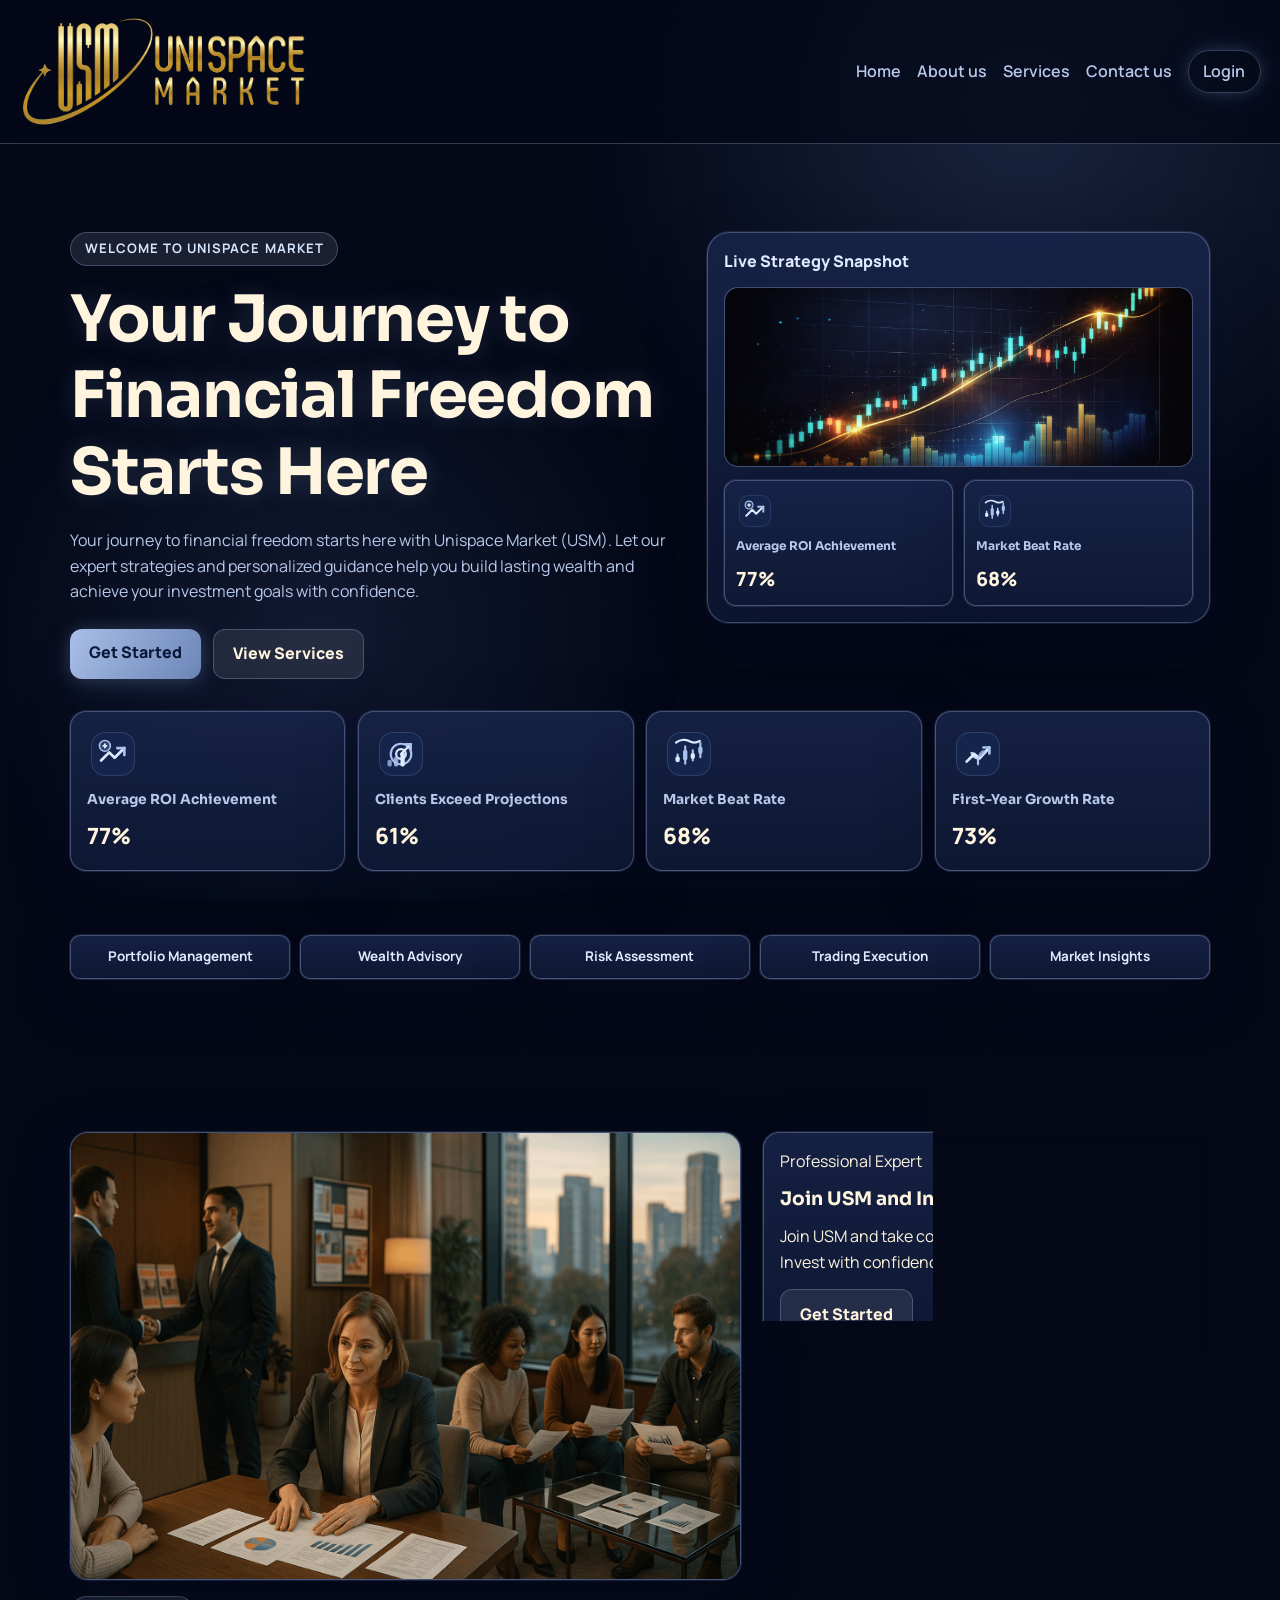
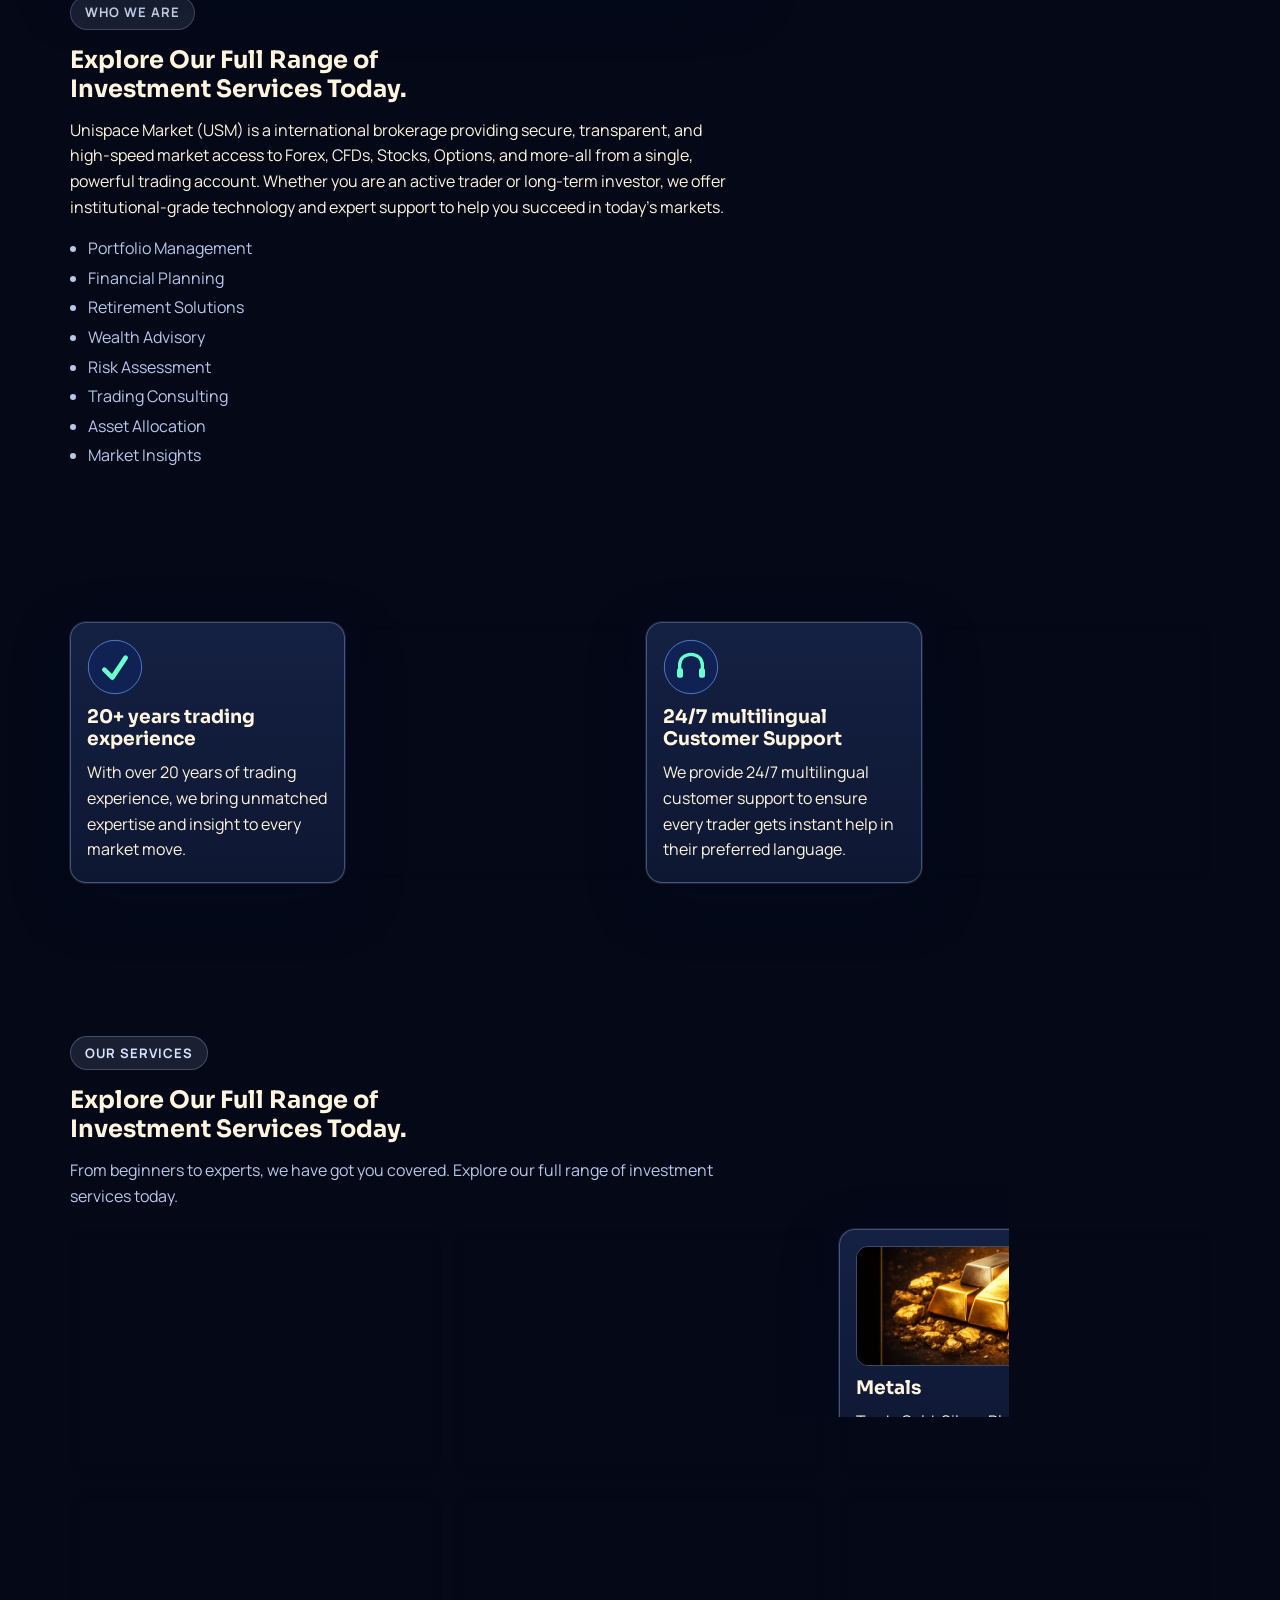
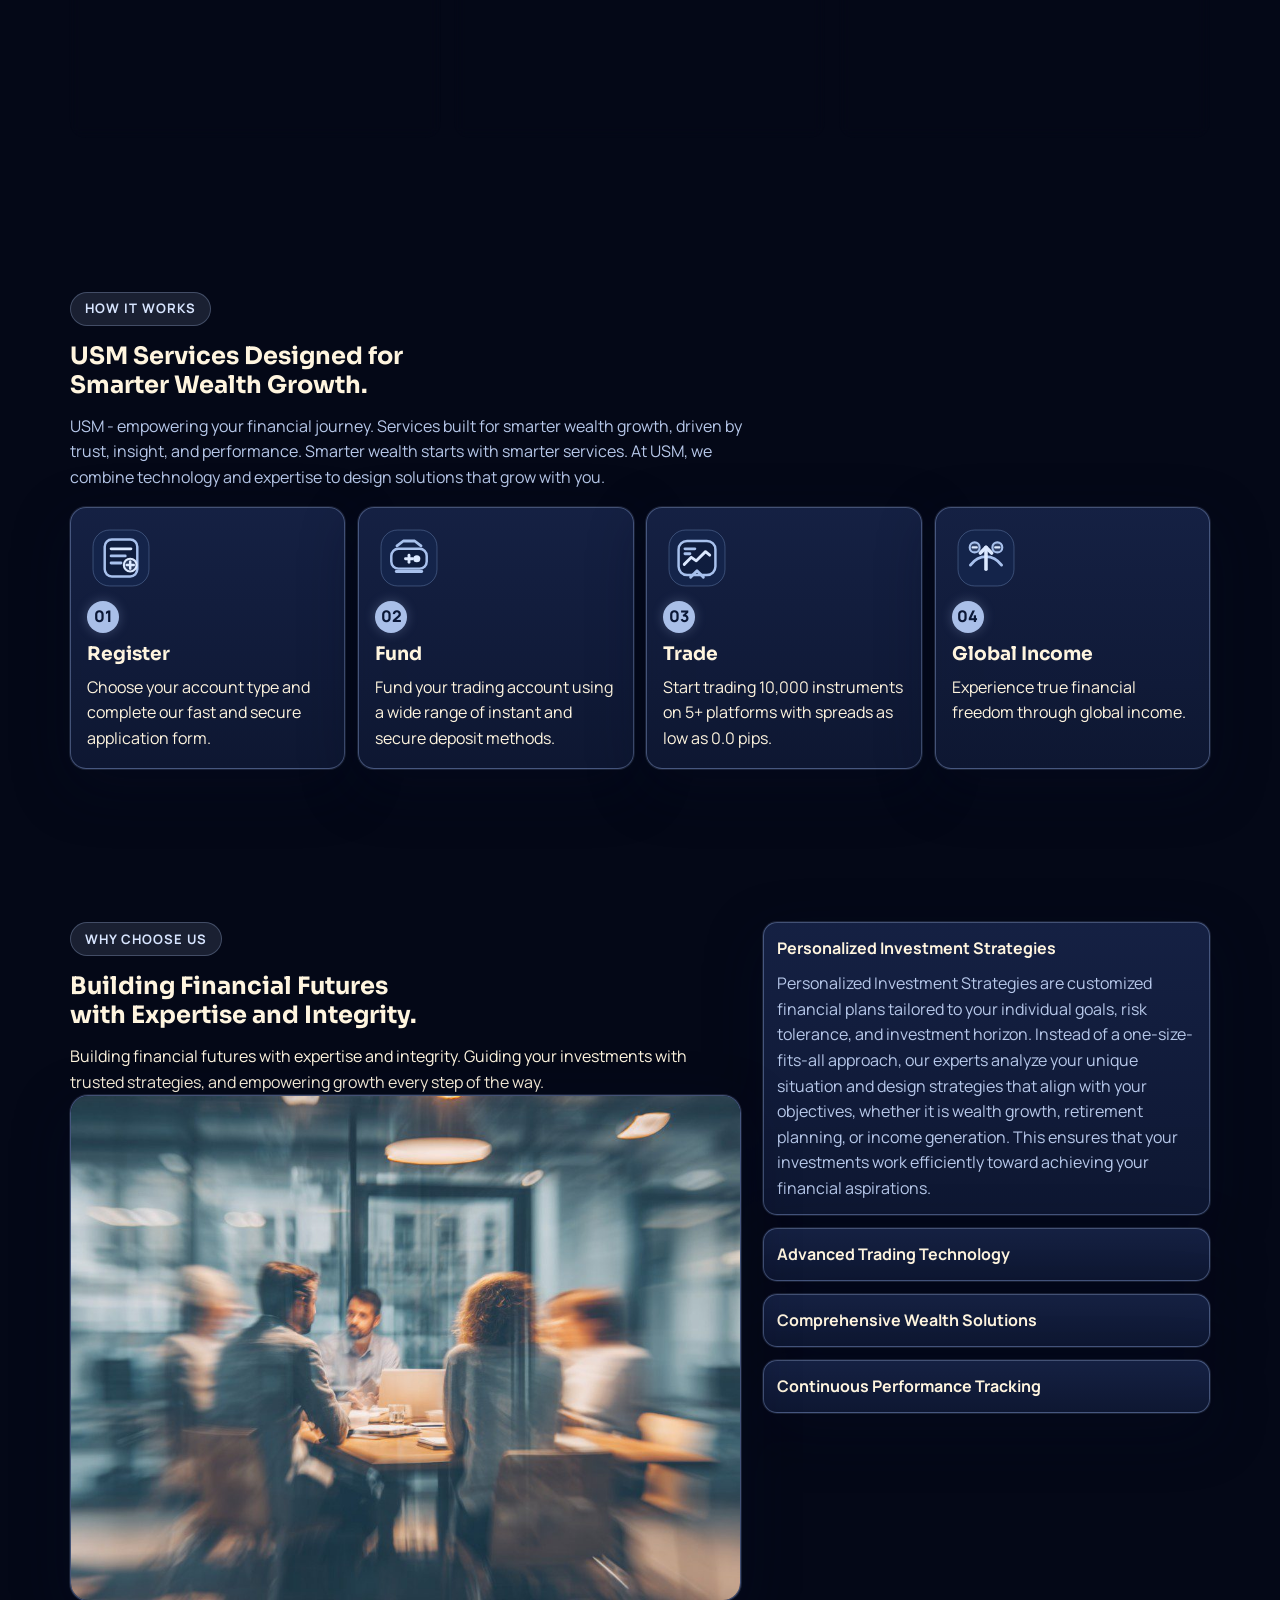
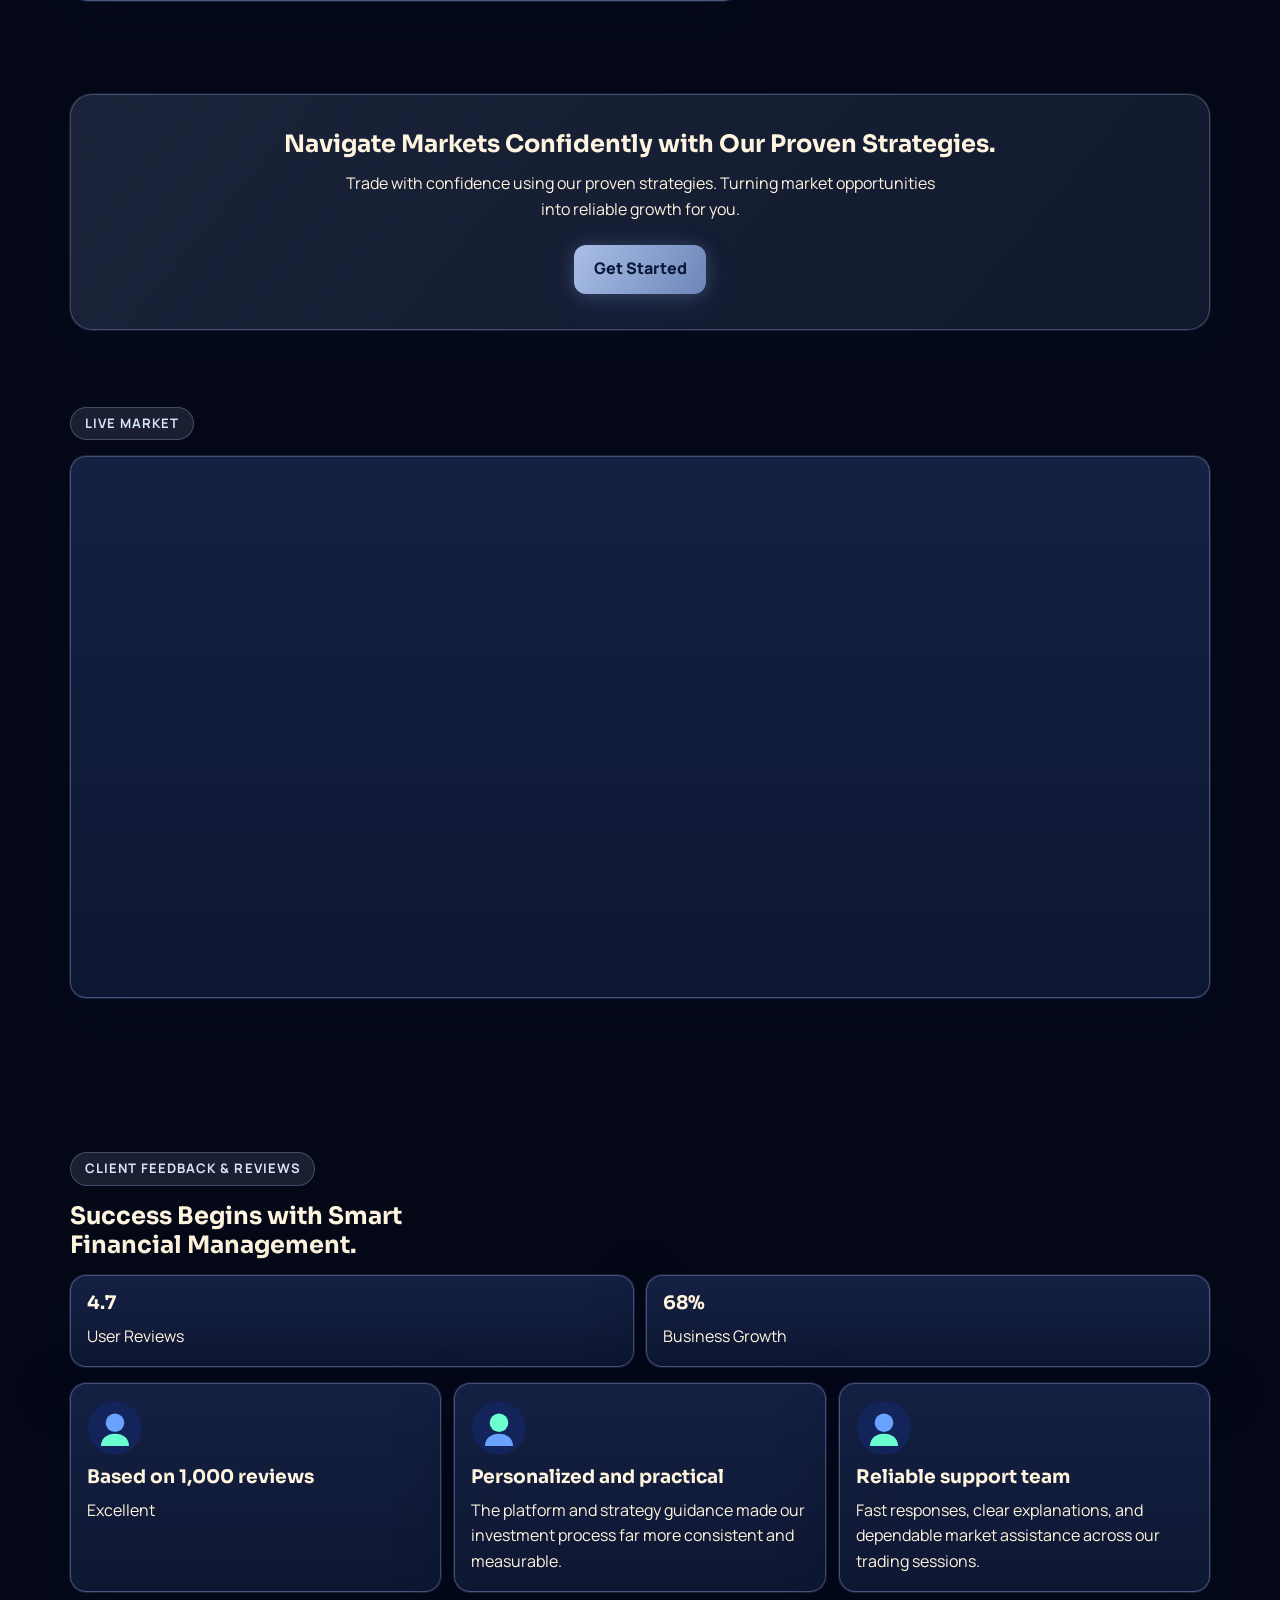
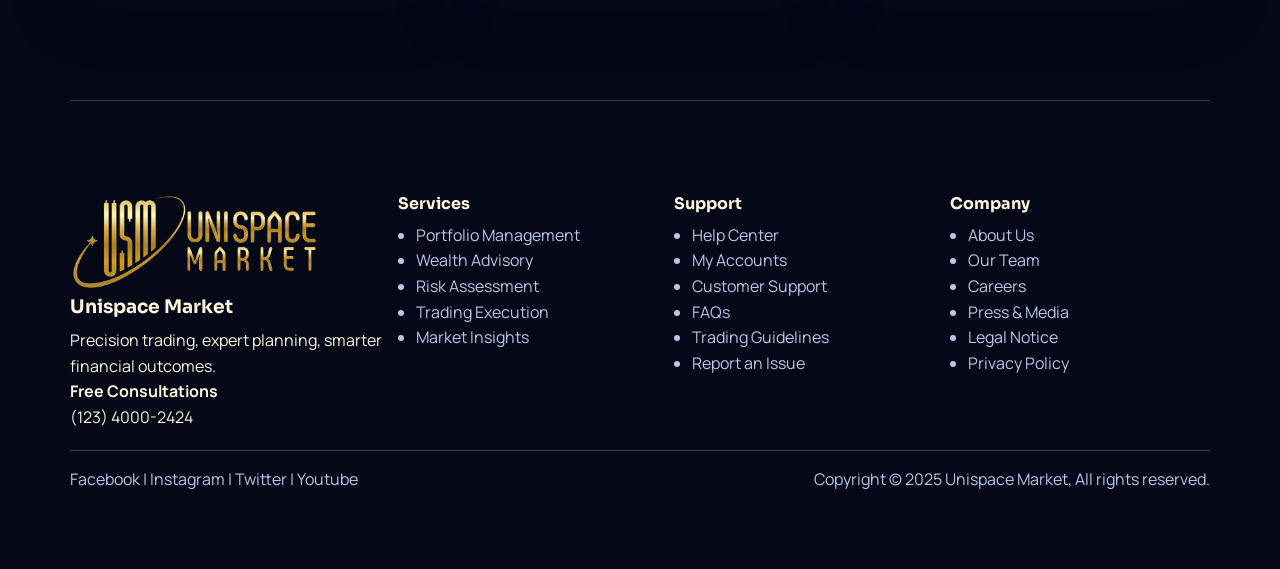
==== index.html @ 9c3f143e "USM_Site_main_code" ====
<!doctype html>
<html lang="en" id="top">
<head>
  <meta charset="UTF-8" />
  <meta name="viewport" content="width=device-width, initial-scale=1.0" />
  <title>Unispace Market </title>
  <meta name="description" content="Your journey to financial freedom starts here with Unispace Market (USM)." />
  <link rel="icon" type="image/png" href="assets/images/usm.png" />
  <link rel="preconnect" href="https://fonts.googleapis.com" />
  <link rel="preconnect" href="https://fonts.gstatic.com" crossorigin />
  <link href="https://fonts.googleapis.com/css2?family=Manrope:wght@400;500;700;800&family=Sora:wght@400;600;700&display=swap" rel="stylesheet" />
  <link rel="stylesheet" href="styles.css" />
</head>
<body>
  <div class="bg-layer bg-layer-a"></div>
  <div class="bg-layer bg-layer-b"></div>

  <header class="site-header" id="home">
    <a class="brand" href="#top">
      <img src="assets/images/USM_Logo.png" alt="Unispace Market logo" />
    </a>
    <button class="menu-toggle" aria-label="Toggle menu" aria-expanded="false">Menu</button>
    <nav class="site-nav" aria-label="Main navigation">
      <a href="#top">Home</a>
      <a href="#about">About us</a>
      <a href="#services">Services</a>
      <a href="#contact">Contact us</a>
      <a class="login-btn" href="https://unispacemarket.netlify.app/" target="_blank" rel="noreferrer">Login</a>
    </nav>
  </header>

  <main>
    <section class="hero section reveal">
      <div class="hero-shell">
        <div>
          <p class="eyebrow">Welcome to Unispace Market</p>
          <h1>Your Journey to Financial Freedom Starts Here</h1>
          <p class="hero-copy">Your journey to financial freedom starts here with Unispace Market (USM). Let our expert strategies and personalized guidance help you build lasting wealth and achieve your investment goals with confidence.</p>
          <div class="hero-actions">
            <a class="btn btn-primary" href="https://unispacemarket.netlify.app/" target="_blank" rel="noreferrer">Get Started</a>
            <a class="btn btn-secondary" href="#services">View Services</a>
          </div>
        </div>
        <aside class="hero-panel">
          <p class="hero-panel-title">Live Strategy Snapshot</p>
          <div class="hero-panel-chart image-slot">
            <img src="assets/images/strategy.png" alt="Live strategy snapshot" />
          </div>
          <div class="hero-panel-stats">
            <article>
              <img class="metric-icon metric-icon-compact" src="assets/images/metric-roi.svg" alt="Average ROI icon" />
              <h3>Average ROI Achievement</h3>
              <p>77%</p>
            </article>
            <article>
              <img class="metric-icon metric-icon-compact" src="assets/images/metric-market.svg" alt="Market beat rate icon" />
              <h3>Market Beat Rate</h3>
              <p>68%</p>
            </article>
          </div>
        </aside>
      </div>
      <div class="hero-metrics">
        <article>
          <img class="metric-icon" src="assets/images/metric-roi.svg" alt="Average ROI icon" />
          <h3>Average ROI Achievement</h3>
          <p>77%</p>
        </article>
        <article>
          <img class="metric-icon" src="assets/images/metric-projections.svg" alt="Clients exceed projections icon" />
          <h3>Clients Exceed Projections</h3>
          <p>61%</p>
        </article>
        <article>
          <img class="metric-icon" src="assets/images/metric-market.svg" alt="Market beat rate icon" />
          <h3>Market Beat Rate</h3>
          <p>68%</p>
        </article>
        <article>
          <img class="metric-icon" src="assets/images/metric-growth.svg" alt="First-year growth rate icon" />
          <h3>First-Year Growth Rate</h3>
          <p>73%</p>
        </article>
      </div>
    </section>

    <section class="section reveal logo-strip" aria-label="Market categories">
      <span>Portfolio Management</span>
      <span>Wealth Advisory</span>
      <span>Risk Assessment</span>
      <span>Trading Execution</span>
      <span>Market Insights</span>
    </section>

    <section class="section two-col reveal" id="about">
      <div>
        <figure class="about-media image-slot">
          <img src="assets/images/advisory.png" alt="Professional advisory team" />
        </figure>
        <p class="eyebrow">Who we are</p>
        <h2>Explore Our Full Range of Investment Services Today.</h2>
        <p>Unispace Market (USM) is a international brokerage providing secure, transparent, and high-speed market access to Forex, CFDs, Stocks, Options, and more-all from a single, powerful trading account. Whether you are an active trader or long-term investor, we offer institutional-grade technology and expert support to help you succeed in today&apos;s markets.</p>
        <div class="split-list">
          <ul>
            <li>Portfolio Management</li>
            <li>Financial Planning</li>
            <li>Retirement Solutions</li>
            <li>Wealth Advisory</li>
            <li>Risk Assessment</li>
            <li>Trading Consulting</li>
            <li>Asset Allocation</li>
            <li>Market Insights</li>
          </ul>
        </div>
      </div>
      <aside class="badge-card">
        <p class="chip">Professional Expert</p>
        <h3>Join USM and Invest with Confidence.</h3>
        <p>Join USM and take control of your financial journey. Invest with confidence, backed by experience.</p>
        <a class="btn btn-secondary" href="https://unispacemarket.netlify.app/" target="_blank" rel="noreferrer">Get Started</a>
      </aside>
    </section>

    <section class="section grid-4 reveal">
      <article>
        <img class="trust-icon" src="assets/images/icon-experience.svg" alt="Experience icon" />
        <h3>20+ years trading experience</h3>
        <p>With over 20 years of trading experience, we bring unmatched expertise and insight to every market move.</p>
      </article>
      <article>
        <img class="trust-icon" src="assets/images/icon-regulated.svg" alt="Regulated icon" />
        <h3>Multi-regulated brand</h3>
        <p>We are a multi-regulated brand committed to transparency and trust. Licensed under multiple jurisdictions, we ensure your trading is always secure.</p>
      </article>
      <article>
        <img class="trust-icon" src="assets/images/icon-support.svg" alt="Support icon" />
        <h3>24/7 multilingual Customer Support</h3>
        <p>We provide 24/7 multilingual customer support to ensure every trader gets instant help in their preferred language.</p>
      </article>
      <article>
        <img class="trust-icon" src="assets/images/icon-transparent.svg" alt="Transparent icon" />
        <h3>Transparent trading conditions</h3>
        <p>We believe in fair and transparent trading conditions, giving you complete clarity on every trade you make.</p>
      </article>
    </section>

    <section class="section reveal" id="services">
      <p class="eyebrow">Our Services</p>
      <h2>Explore Our Full Range of Investment Services Today.</h2>
      <p class="section-copy">From beginners to experts, we have got you covered. Explore our full range of investment services today.</p>
      <div class="offer-grid">
        <article>
            <img class="service-thumb" src="assets/images/categories/forex.png" alt="Forex image" />
          <h3>Forex</h3>
          <p>Trade 70+ major, minor and exotic currency pairs.</p>
        </article>
        <article>
            <img class="service-thumb" src="assets/images/categories/shares.png" alt="Shares image" />
          <h3>Shares</h3>
          <p>Trade stocks of the most popular listed companies in the world.</p>
        </article>
        <article>
            <img class="service-thumb" src="assets/images/categories/metals.png" alt="Metals image" />
          <h3>Metals</h3>
          <p>Trade Gold, Silver, Platinum and other metals.</p>
        </article>
        <article>
            <img class="service-thumb" src="assets/images/categories/commodities.png" alt="Commodities image" />
          <h3>Commodities</h3>
          <p>Trade commodities such as Oil, Gas, Corn and Sugar.</p>
        </article>
        <article>
            <img class="service-thumb" src="assets/images/categories/indices.png" alt="Indices image" />
          <h3>Indices</h3>
          <p>Trade major global stock indices including the NASDAQ 100 and S&amp;P 500.</p>
        </article>
        <article>
            <img class="service-thumb" src="assets/images/categories/digital currencies.png" alt="Digital currencies image" />
          <h3>Digital Currencies</h3>
          <p>Trade Bitcoin, Ethereum, Litecoin and altcoins.</p>
        </article>
      </div>
    </section>

    <section class="section reveal">
      <p class="eyebrow">How it works</p>
      <h2>USM Services Designed for Smarter Wealth Growth.</h2>
      <p class="section-copy">USM - empowering your financial journey. Services built for smarter wealth growth, driven by trust, insight, and performance. Smarter wealth starts with smarter services. At USM, we combine technology and expertise to design solutions that grow with you.</p>
      <div class="steps">
        <article>
          <img class="step-icon" src="assets/images/step-register-usm.svg" alt="Register icon" />
          <span>01</span>
          <h3>Register</h3>
          <p>Choose your account type and complete our fast and secure application form.</p>
        </article>
        <article>
          <img class="step-icon" src="assets/images/step-fund-usm.svg" alt="Fund icon" />
          <span>02</span>
          <h3>Fund</h3>
          <p>Fund your trading account using a wide range of instant and secure deposit methods.</p>
        </article>
        <article>
          <img class="step-icon" src="assets/images/step-trade-usm.svg" alt="Trade icon" />
          <span>03</span>
          <h3>Trade</h3>
          <p>Start trading 10,000 instruments on 5+ platforms with spreads as low as 0.0 pips.</p>
        </article>
        <article>
          <img class="step-icon" src="assets/images/step-income-usm.svg" alt="Global income icon" />
          <span>04</span>
          <h3>Global Income</h3>
          <p>Experience true financial freedom through global income.</p>
        </article>
      </div>
    </section>

    <section class="section two-col reveal">
      <div>
        <p class="eyebrow">Why Choose Us</p>
        <h2>Building Financial Futures with Expertise and Integrity.</h2>
        <p>Building financial futures with expertise and integrity. Guiding your investments with trusted strategies, and empowering growth every step of the way.</p>
        <figure class="choose-media image-slot">
          <img src="assets/images/advisory2.jpg" alt="Professional advisory services" />
        </figure>
      </div>
      <div class="accordion" id="accordion">
        <details open>
          <summary>Personalized Investment Strategies</summary>
          <p>Personalized Investment Strategies are customized financial plans tailored to your individual goals, risk tolerance, and investment horizon. Instead of a one-size-fits-all approach, our experts analyze your unique situation and design strategies that align with your objectives, whether it is wealth growth, retirement planning, or income generation. This ensures that your investments work efficiently toward achieving your financial aspirations.</p>
        </details>
        <details>
          <summary>Advanced Trading Technology</summary>
          <p>Leverage cutting-edge trading technology for faster, smarter, and more efficient market execution, ensuring you stay ahead in every trade.</p>
        </details>
        <details>
          <summary>Comprehensive Wealth Solutions</summary>
          <p>Providing complete financial solutions to grow, protect, and manage your wealth with expert guidance and tailored strategies.</p>
        </details>
        <details>
          <summary>Continuous Performance Tracking</summary>
          <p>Experience uninterrupted performance monitoring to maximize growth and minimize risks.</p>
        </details>
      </div>
    </section>

    <section class="section cta reveal">
      <h2>Navigate Markets Confidently with Our Proven Strategies.</h2>
      <p>Trade with confidence using our proven strategies. Turning market opportunities into reliable growth for you.</p>
      <a class="btn btn-primary" href="https://unispacemarket.netlify.app/" target="_blank" rel="noreferrer">Get Started</a>
    </section>

    <section class="section reveal">
      <p class="eyebrow">Live Market</p>
      <div class="market-widget">
        <div class="tradingview-widget-container">
          <div id="tradingview_chart"></div>
        </div>
      </div>
    </section>

    <section class="section reveal">
      <p class="eyebrow">Client Feedback &amp; Reviews</p>
      <h2>Success Begins with Smart Financial Management.</h2>
      <div class="review-stats">
        <article>
          <h3>4.7</h3>
          <p>User Reviews</p>
        </article>
        <article>
          <h3>68%</h3>
          <p>Business Growth</p>
        </article>
      </div>
      <div class="testimonials">
        <article>
          <img class="avatar" src="assets/images/avatar-1.svg" alt="Reviewer avatar placeholder" />
          <h3>Based on 1,000 reviews</h3>
          <p>Excellent</p>
        </article>
        <article>
          <img class="avatar" src="assets/images/avatar-2.svg" alt="Reviewer avatar placeholder" />
          <h3>Personalized and practical</h3>
          <p>The platform and strategy guidance made our investment process far more consistent and measurable.</p>
        </article>
        <article>
          <img class="avatar" src="assets/images/avatar-1.svg" alt="Reviewer avatar placeholder" />
          <h3>Reliable support team</h3>
          <p>Fast responses, clear explanations, and dependable market assistance across our trading sessions.</p>
        </article>
      </div>
    </section>
  </main>

  <footer class="site-footer section" id="contact">
    <div class="footer-grid">
      <div>
        <img class="footer-logo" src="assets/images/USM_Logo.png" alt="Unispace Market logo" />
        <h3>Unispace Market</h3>
        <p>Precision trading, expert planning, smarter financial outcomes.</p>
        <p><strong>Free Consultations</strong><br />(123) 4000-2424</p>
      </div>
      <div>
        <h4>Services</h4>
        <ul>
          <li>Portfolio Management</li>
          <li>Wealth Advisory</li>
          <li>Risk Assessment</li>
          <li>Trading Execution</li>
          <li>Market Insights</li>
        </ul>
      </div>
      <div>
        <h4>Support</h4>
        <ul>
          <li>Help Center</li>
          <li>My Accounts</li>
          <li>Customer Support</li>
          <li>FAQs</li>
          <li>Trading Guidelines</li>
          <li>Report an Issue</li>
        </ul>
      </div>
      <div>
        <h4>Company</h4>
        <ul>
          <li>About Us</li>
          <li>Our Team</li>
          <li>Careers</li>
          <li>Press &amp; Media</li>
          <li>Legal Notice</li>
          <li>Privacy Policy</li>
        </ul>
      </div>
    </div>
    <div class="footer-bottom">
      <p>Facebook | Instagram | Twitter | Youtube</p>
      <p>Copyright © 2025 Unispace Market, All rights reserved.</p>
    </div>
  </footer>

  <script src="https://s3.tradingview.com/tv.js"></script>
  <script src="script.js"></script>
</body>
</html>
---- styles.css ----
:root {
  --bg: #060504;
  --bg-soft: #18120a;
  --panel: rgba(24, 17, 9, 0.78);
  --panel-gradient: linear-gradient(180deg, rgba(23, 36, 72, 0.9), rgba(15, 25, 53, 0.92));
  --panel-border: rgba(153, 177, 227, 0.38);
  --panel-shadow: 0 0 0 1px rgba(153, 177, 227, 0.14), 0 18px 56px rgba(4, 12, 33, 0.42);
  --text: #fff5df;
  --muted: #b7c8ea;
  --accent: #a9bfe8;
  --accent-2: #6d86b8;
  --line: rgba(162, 182, 221, 0.3);
  --glow: 0 0 14px rgba(168, 192, 237, 0.14), 0 0 28px rgba(109, 134, 184, 0.18);
}

* {
  box-sizing: border-box;
}

img {
  max-width: 100%;
  display: block;
}

html {
  scroll-behavior: smooth;
}

body {
  margin: 0;
  font-family: "Manrope", sans-serif;
  background: rgb(4, 8, 23);
  color: var(--text);
  line-height: 1.6;
  overflow-x: hidden;
}

h1,
h2,
h3,
h4 {
  margin: 0 0 0.6rem;
  line-height: 1.2;
  font-family: "Sora", sans-serif;
}

p {
  margin: 0;
}

.bg-layer {
  position: fixed;
  inset: 0;
  pointer-events: none;
  z-index: -2;
}

.bg-layer-a {
  background:
    radial-gradient(circle at 80% 12%, rgba(113, 148, 219, 0.2), transparent 35%),
    radial-gradient(circle at 25% 70%, rgba(76, 103, 166, 0.18), transparent 32%);
}

.bg-layer-b {
  background-image: linear-gradient(120deg, rgba(255, 255, 255, 0.03) 1px, transparent 1px), linear-gradient(rgba(255, 255, 255, 0.03) 1px, transparent 1px);
  background-size: 100px 100px;
  opacity: 0.25;
}

.site-header {
  position: sticky;
  top: 0;
  z-index: 20;
  display: flex;
  align-items: center;
  justify-content: space-between;
  gap: 1rem;
  padding: 1rem 1.2rem;
  background: rgba(4, 8, 23, 0.74);
  backdrop-filter: blur(14px);
  border-bottom: 1px solid var(--line);
}

.brand {
  color: var(--text);
  text-decoration: none;
  font-family: "Sora", sans-serif;
  font-weight: 700;
  letter-spacing: 0.02em;
}
.brand img {
  width: 290px;
  max-width: 42vw;
  display: block;
}

.menu-toggle {
  display: none;
  border: 1px solid var(--line);
  background: rgba(255, 255, 255, 0.06);
  color: var(--text);
  border-radius: 10px;
  padding: 0.45rem 0.8rem;
}

.site-nav {
  display: flex;
  align-items: center;
  gap: 1rem;
  flex-wrap: wrap;
}

.site-nav a {
  color: var(--muted);
  text-decoration: none;
  font-weight: 600;
}

.site-nav a:hover {
  color: var(--text);
}

.login-btn {
  border: 1px solid var(--line);
  padding: 0.5rem 0.9rem;
  border-radius: 999px;
  box-shadow: var(--glow);
}

.section {
  width: min(1140px, calc(100% - 2.4rem));
  margin: 0 auto;
  padding: clamp(3.2rem, 6vw, 4.8rem) 0;
}

.eyebrow {
  display: inline-block;
  color: #d8e5ff;
  border: 1px solid var(--line);
  border-radius: 999px;
  padding: 0.34rem 0.85rem;
  margin-bottom: 1rem;
  font-weight: 700;
  font-size: 0.82rem;
  text-transform: uppercase;
  letter-spacing: 0.08em;
  background: rgba(162, 182, 221, 0.14);
}

.hero {
  padding-top: clamp(4.2rem, 8vw, 5.5rem);
}

.hero-shell {
  display: grid;
  grid-template-columns: 1.1fr 0.9fr;
  gap: 1.4rem;
  align-items: start;
}

.hero h1 {
  font-size: clamp(2rem, 5vw, 4rem);
  max-width: 12ch;
  letter-spacing: -0.02em;
  text-shadow: 0 0 24px rgba(164, 189, 234, 0.18);
}

.hero-copy {
  max-width: 62ch;
  color: var(--muted);
  margin-top: 1rem;
}

.hero-actions {
  margin-top: 1.5rem;
  display: flex;
  gap: 0.7rem;
  flex-wrap: wrap;
}

.hero-panel {
  background: var(--panel-gradient);
  border: 1px solid var(--panel-border);
  border-radius: 22px;
  padding: 1rem;
  align-self: start;
  height: fit-content;
  box-shadow: var(--panel-shadow);
}

.hero-panel-title {
  color: #deebff;
  font-weight: 800;
  margin-bottom: 0.8rem;
}

.hero-panel-chart {
  height: 180px;
  border-radius: 14px;
  border: 1px solid rgba(158, 182, 227, 0.34);
  background:
    linear-gradient(180deg, rgba(20, 31, 64, 0.82), rgba(13, 21, 45, 0.86)),
    repeating-linear-gradient(90deg, rgba(255, 255, 255, 0.05) 0 1px, transparent 1px 30px),
    repeating-linear-gradient(0deg, rgba(255, 255, 255, 0.05) 0 1px, transparent 1px 30px);
  position: relative;
  overflow: hidden;
}
.hero-panel-chart img {
  width: 100%;
  height: 100%;
  object-fit: cover;
  border-radius: 14px;
  opacity: 1;
  mix-blend-mode: normal;
}

.hero-panel-chart::after {
  content: none;
}
.image-slot {
  position: relative;
}

.image-slot::before {
  content: none;
}

.hero-panel-stats {
  display: grid;
  grid-template-columns: repeat(2, minmax(0, 1fr));
  gap: 0.65rem;
  margin-top: 0.8rem;
}

.hero-panel-stats article {
  border: 1px solid var(--panel-border);
  border-radius: 12px;
  padding: 0.7rem;
  background: var(--panel-gradient);
  box-shadow: var(--panel-shadow);
}

.metric-icon {
  width: 52px;
  height: 52px;
  margin-bottom: 0.7rem;
}

.metric-icon-compact {
  width: 38px;
  height: 38px;
  margin-bottom: 0.55rem;
}

.hero-panel-stats h3 {
  color: var(--muted);
  font-size: 0.75rem;
}

.hero-panel-stats p {
  font-size: 1.22rem;
  font-weight: 800;
}

.btn {
  display: inline-block;
  text-decoration: none;
  font-weight: 800;
  border-radius: 12px;
  padding: 0.72rem 1.2rem;
  transition: transform 220ms ease, box-shadow 220ms ease, border-color 220ms ease;
}

.btn:hover {
  transform: translateY(-2px);
}

.btn-primary {
  background: linear-gradient(120deg, var(--accent), var(--accent-2));
  color: #0a1736;
  box-shadow: 0 0 18px rgba(168, 192, 237, 0.2), 0 10px 28px rgba(65, 90, 143, 0.22);
}

.btn-secondary {
  background: rgba(255, 255, 255, 0.09);
  color: var(--text);
  border: 1px solid var(--line);
}

.btn-secondary:hover {
  border-color: rgba(186, 207, 247, 0.72);
}

.hero-metrics {
  margin-top: 2rem;
  display: grid;
  grid-template-columns: repeat(4, minmax(0, 1fr));
  gap: 0.8rem;
}

.logo-strip {
  margin-top: -0.8rem;
  padding-top: 0;
  display: grid;
  grid-template-columns: repeat(auto-fit, minmax(170px, 1fr));
  gap: 0.6rem;
}

.logo-strip span {
  display: grid;
  place-items: center;
  min-height: 44px;
  border: 1px solid var(--panel-border);
  border-radius: 10px;
  background: var(--panel-gradient);
  color: #deebff;
  font-weight: 700;
  font-size: 0.84rem;
  box-shadow: var(--panel-shadow);
}

.hero-metrics article,
.offer-grid article,
.steps article,
.grid-4 article,
.review-stats article,
.testimonials article,
.badge-card {
  background: var(--panel-gradient);
  border: 1px solid var(--panel-border);
  border-radius: 16px;
  padding: 1rem;
  display: flex;
  flex-direction: column;
  backdrop-filter: blur(6px);
  box-shadow: var(--panel-shadow);
}

.badge-card {
  display: grid;
  gap: 0.85rem;
  height: auto;
  align-self: start;
}

.badge-card > * {
  margin: 0;
}

.badge-card .btn {
  justify-self: start;
}

.hero-metrics h3 {
  color: var(--muted);
  font-size: 0.86rem;
}

.hero-metrics p {
  font-size: 1.4rem;
  font-weight: 800;
}

.two-col {
  display: grid;
  grid-template-columns: 1.2fr 0.8fr;
  gap: 1.4rem;
  align-items: start;
}

.two-col h2,
.section > h2 {
  max-width: 20ch;
  margin-bottom: 0.9rem;
}
.about-media,
.choose-media {
  margin: 0 0 1rem;
  border-radius: 18px;
  border: 1px solid var(--panel-border);
  overflow: hidden;
  background: var(--panel-gradient);
  box-shadow: var(--panel-shadow);
}

.about-media img,
.choose-media img {
  display: block;
  width: 100%;
  height: auto;
}

.split-list {
  margin-top: 1rem;
  display: grid;
  grid-template-columns: repeat(2, minmax(0, 1fr));
  gap: 0.75rem;
}

.split-list ul,
.footer-grid ul {
  margin: 0;
  padding-left: 1.15rem;
  color: var(--muted);
}

.split-list ul {
  display: block;
  list-style-position: outside;
}

.split-list li {
  margin: 0;
  padding: 0;
}

.split-list li + li {
  margin-top: 0.25rem;
}

.grid-4 {
  display: grid;
  grid-template-columns: repeat(4, minmax(0, 1fr));
  gap: 0.8rem;
}

.offer-grid {
  margin-top: 1.2rem;
  display: grid;
  grid-template-columns: repeat(3, minmax(0, 1fr));
  gap: 0.8rem;
}

.offer-grid article,
.steps article,
.grid-4 article,
.testimonials article {
  transition: transform 220ms ease, border-color 220ms ease, box-shadow 220ms ease;
}
.trust-icon {
  width: 56px;
  height: 56px;
  margin-bottom: 0.65rem;
}

.service-thumb {
  width: 100%;
  height: 120px;
  object-fit: cover;
  border-radius: 12px;
  border: 1px solid rgba(184, 199, 230, 0.26);
  margin-bottom: 0.7rem;
}

.offer-grid article:hover,
.steps article:hover,
.grid-4 article:hover,
.testimonials article:hover {
  transform: translateY(-4px);
  border-color: rgba(210, 224, 250, 0.46);
  box-shadow: 0 0 0 1px rgba(210, 224, 250, 0.16), 0 16px 36px rgba(3, 10, 27, 0.42);
}

.section-copy {
  color: var(--muted);
  max-width: 70ch;
  margin-top: 0.4rem;
}

.steps {
  margin-top: 1rem;
  display: grid;
  grid-template-columns: repeat(4, minmax(0, 1fr));
  gap: 0.8rem;
}

.steps span {
  display: inline-grid;
  place-items: center;
  width: 2rem;
  height: 2rem;
  border-radius: 50%;
  color: #0a1736;
  background: var(--accent);
  font-weight: 800;
  margin-bottom: 0.6rem;
  box-shadow: 0 0 12px rgba(168, 192, 237, 0.28);
}
.step-icon {
  width: 68px;
  height: 68px;
  margin-bottom: 0.6rem;
}

.accordion {
  display: grid;
  gap: 0.8rem;
}

details {
  background: var(--panel-gradient);
  border: 1px solid var(--panel-border);
  border-radius: 14px;
  padding: 0.8rem;
  box-shadow: var(--panel-shadow);
}

summary {
  cursor: pointer;
  font-weight: 700;
  list-style: none;
}

summary::-webkit-details-marker {
  display: none;
}

details p {
  margin-top: 0.6rem;
  color: var(--muted);
}

.cta {
  text-align: center;
  padding: 2.2rem 1.4rem;
  border: 1px solid var(--line);
  border-radius: 22px;
  background: linear-gradient(130deg, rgba(109, 134, 184, 0.22), rgba(59, 79, 126, 0.24));
  box-shadow: 0 0 0 1px rgba(166, 188, 231, 0.12), 0 14px 34px rgba(8, 17, 41, 0.4);
}

.cta > h2,
.cta > p {
  margin-left: auto;
  margin-right: auto;
}

.cta > h2 {
  max-width: none;
  white-space: nowrap;
  margin-bottom: 0.8rem;
}

.cta > p {
  max-width: 62ch;
  margin-bottom: 1.2rem;
}

.cta .btn {
  margin-top: 0.2rem;
}

.market-widget {
  border: 1px solid var(--panel-border);
  border-radius: 16px;
  overflow: hidden;
  min-height: 540px;
  background: var(--panel-gradient);
  box-shadow: var(--panel-shadow);
}

#tradingview_chart {
  width: 100%;
  height: 540px;
}

.review-stats,
.testimonials,
.footer-grid {
  margin-top: 1rem;
  display: grid;
  gap: 0.8rem;
  align-items: stretch;
}

.review-stats {
  grid-template-columns: repeat(2, minmax(0, 1fr));
}

.testimonials {
  grid-template-columns: repeat(3, minmax(0, 1fr));
}
.avatar {
  width: 56px;
  height: 56px;
  margin-bottom: 0.6rem;
}

.site-footer {
  border-top: 1px solid var(--line);
  margin-top: 2rem;
}

.footer-grid {
  grid-template-columns: 1.2fr 1fr 1fr 1fr;
  column-gap: 1rem;
}
.footer-logo {
  width: 250px;
  max-width: 100%;
  margin-bottom: 0.4rem;
}

.footer-bottom {
  margin-top: 1.2rem;
  border-top: 1px solid var(--line);
  padding-top: 1rem;
  color: var(--muted);
  display: flex;
  justify-content: space-between;
  flex-wrap: wrap;
  gap: 0.6rem;
}

.reveal {
  opacity: 0;
  transform: translateY(18px);
  transition: opacity 500ms ease, transform 500ms ease;
}

.reveal.is-visible {
  opacity: 1;
  transform: translateY(0);
}

@media (max-width: 980px) {
  .site-header {
    padding: 0.85rem 1rem;
  }

  .brand img {
    width: clamp(180px, 45vw, 250px);
    max-width: 100%;
  }

  .menu-toggle {
    display: inline-block;
  }

  .site-nav {
    display: none;
    position: absolute;
    right: 1rem;
    top: 4rem;
    flex-direction: column;
    align-items: stretch;
    padding: 0.8rem;
    border-radius: 14px;
    border: 1px solid var(--line);
    background: rgba(5, 11, 30, 0.96);
    min-width: min(260px, calc(100vw - 2rem));
  }

  .site-nav.open {
    display: flex;
  }

  .hero {
    padding-top: 4.2rem;
  }

  .hero-shell,
  .hero-panel-stats {
    grid-template-columns: 1fr;
  }

  .logo-strip {
    grid-template-columns: repeat(2, minmax(0, 1fr));
  }

  .hero-metrics,
  .grid-4,
  .offer-grid,
  .steps,
  .review-stats,
  .testimonials,
  .footer-grid,
  .two-col,
  .split-list {
    grid-template-columns: 1fr;
  }

  .split-list {
    gap: 0;
  }

  .split-list ul {
    padding-left: 1rem;
  }

  .split-list li + li {
    margin-top: 0.22rem;
  }

  .split-list ul + ul {
    margin-top: 0;
  }

  .cta {
    padding: 1.8rem 1rem;
  }

  .cta > h2 {
    white-space: normal;
  }

  .market-widget,
  #tradingview_chart {
    min-height: 420px;
    height: 420px;
  }

  .footer-bottom {
    flex-direction: column;
    align-items: flex-start;
  }
}

@media (max-width: 640px) {
  .section {
    width: min(1140px, calc(100% - 1.4rem));
  }

  .hero h1 {
    max-width: 100%;
  }

  .hero-actions {
    gap: 0.55rem;
  }

  .hero-actions .btn {
    width: 100%;
    text-align: center;
  }

  .logo-strip {
    grid-template-columns: 1fr;
  }
}
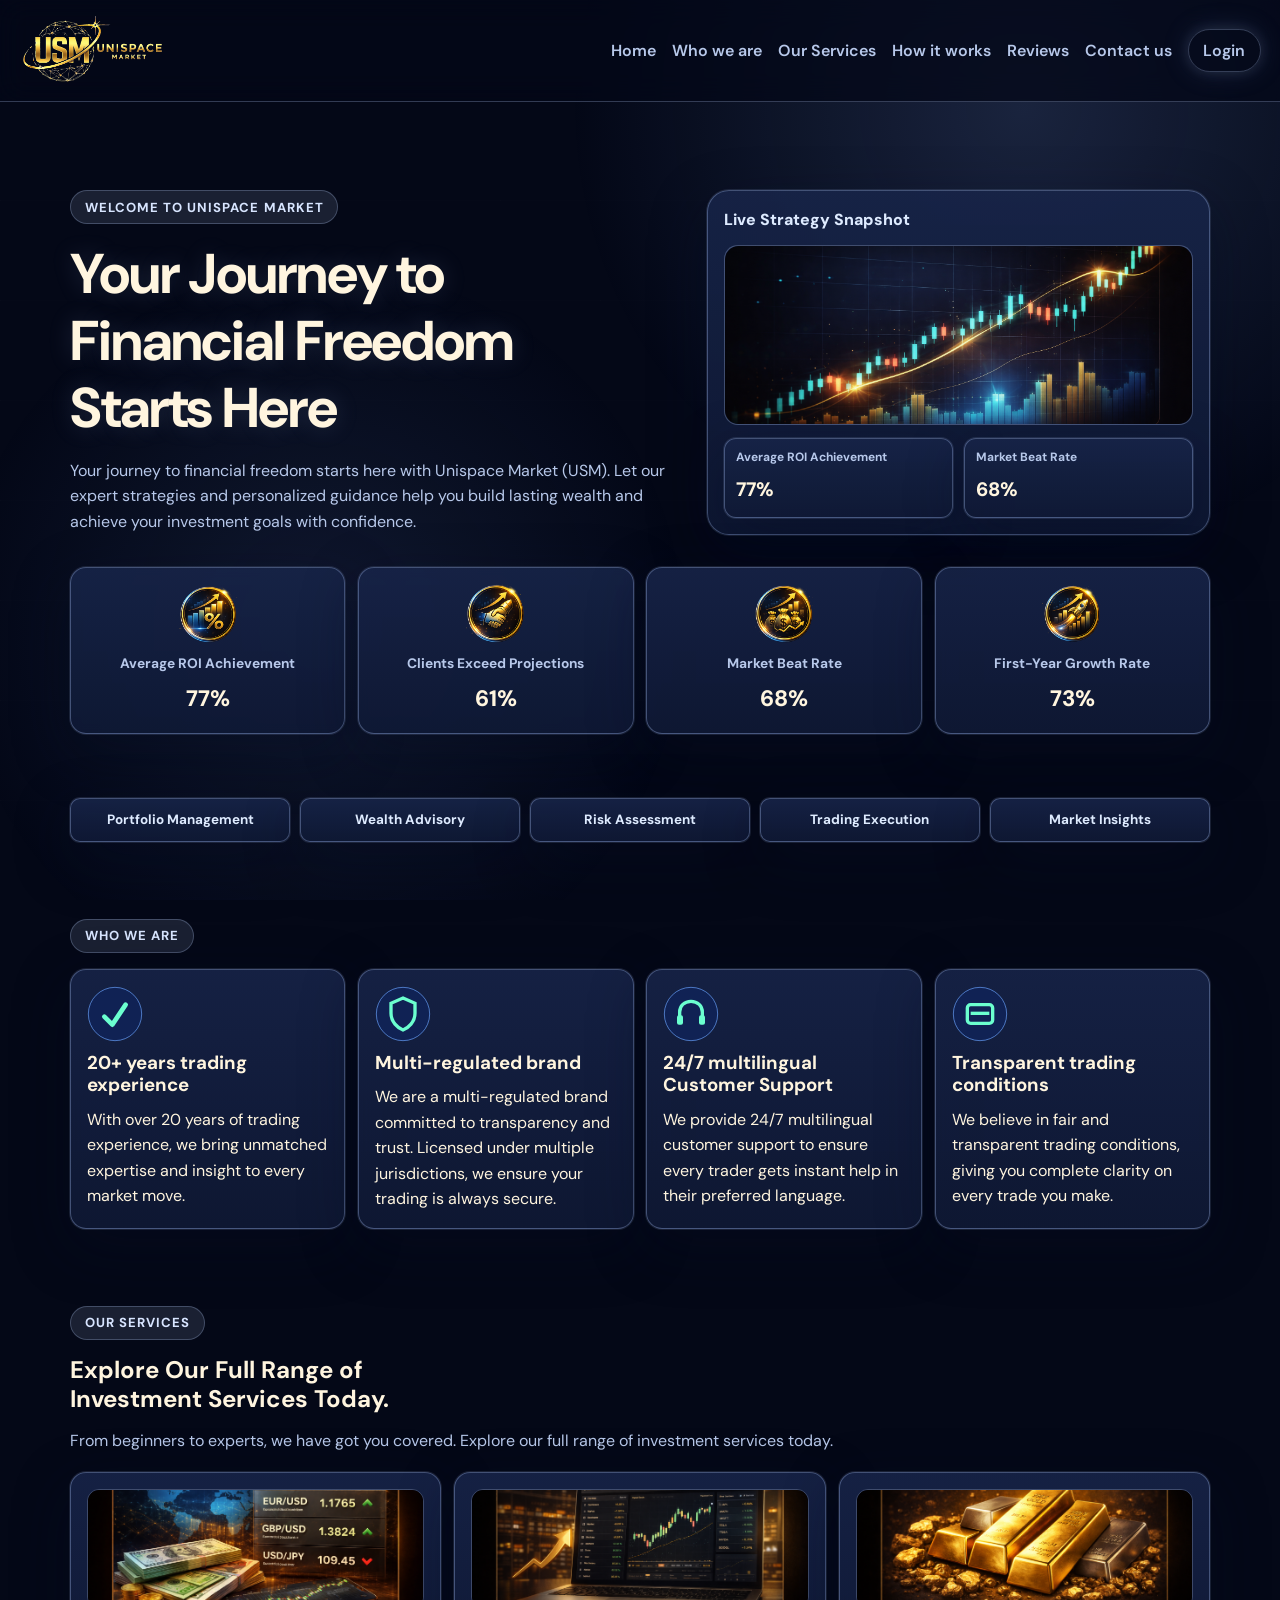
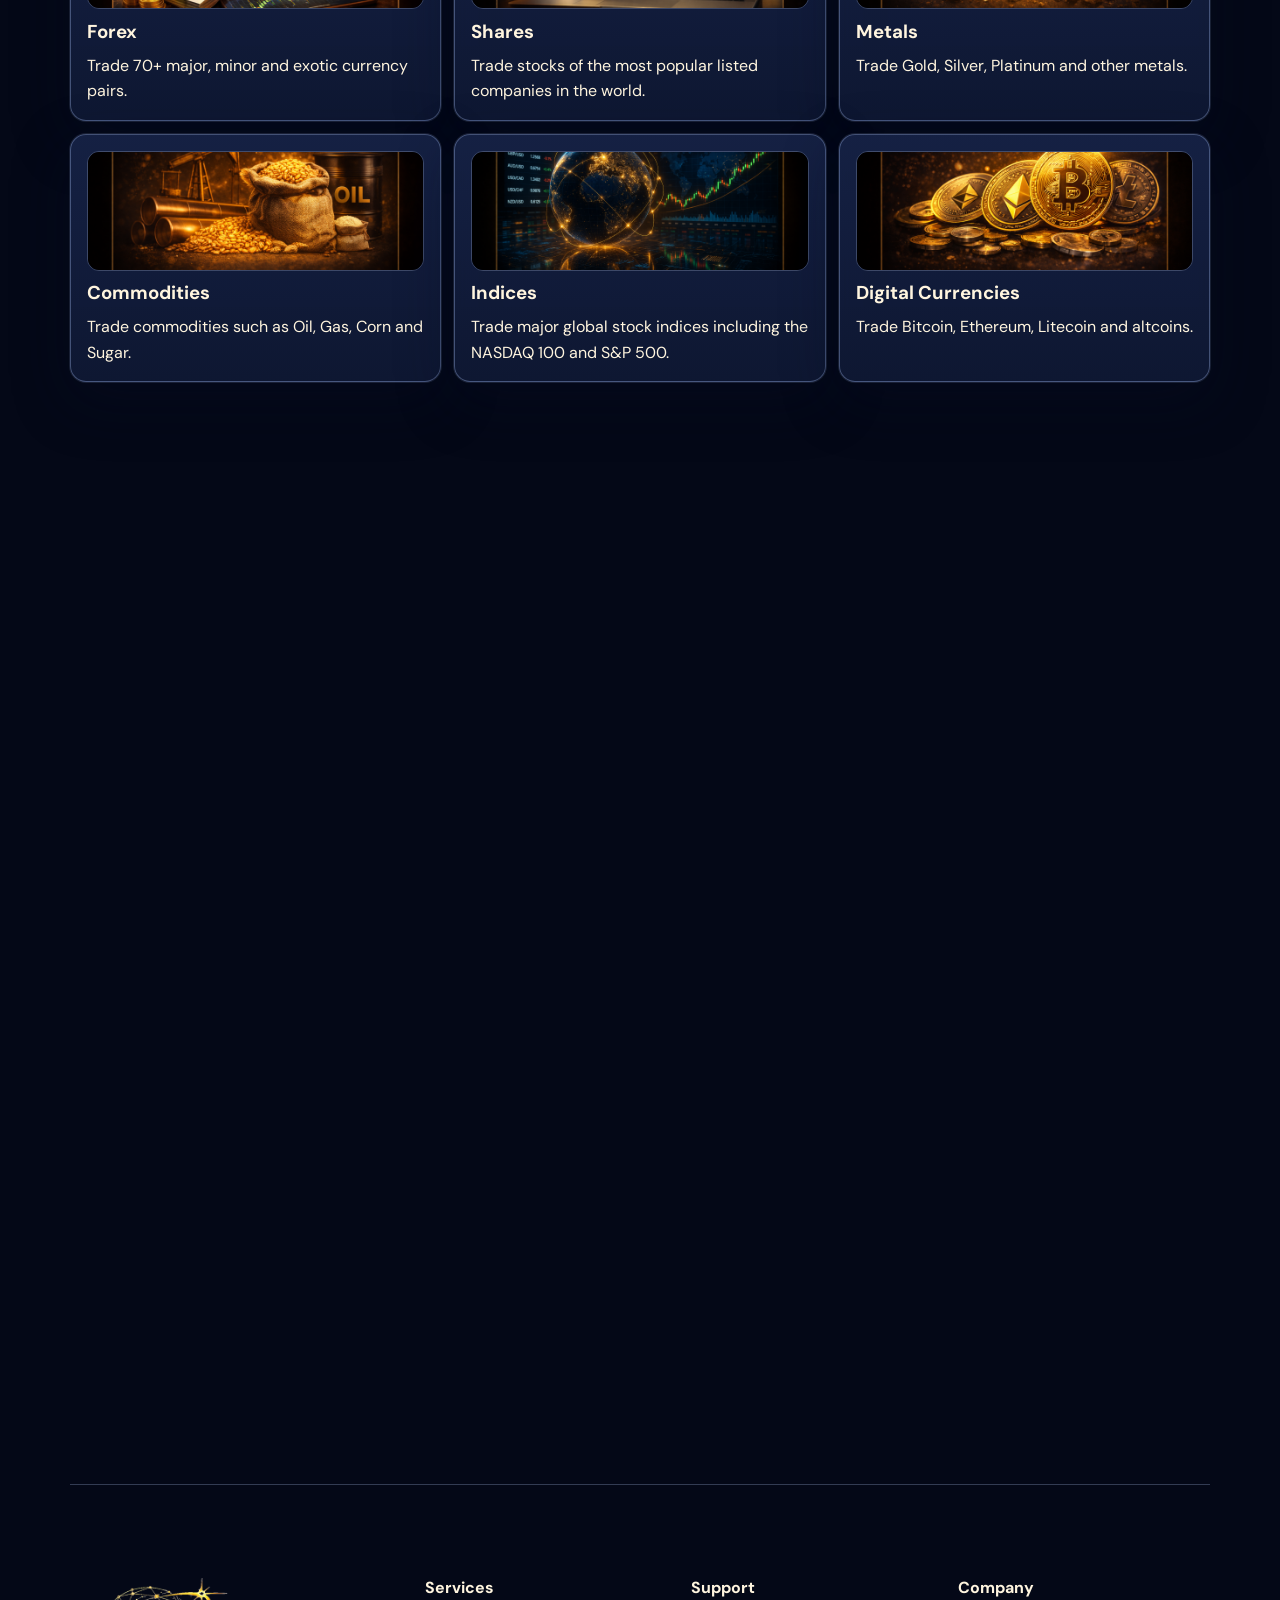
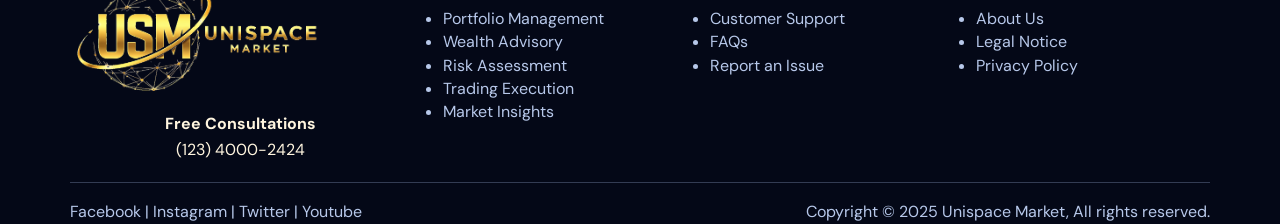
==== commit 78f0e12e: "unispace site latest changes" ====
--- a/index.html
+++ b/index.html
@@ -5,10 +5,10 @@
   <meta name="viewport" content="width=device-width, initial-scale=1.0" />
   <title>Unispace Market </title>
   <meta name="description" content="Your journey to financial freedom starts here with Unispace Market (USM)." />
-  <link rel="icon" type="image/png" href="assets/images/usm.png" />
+  <link rel="icon" type="image/png" href="assets/images/usm_logo1.png" />
   <link rel="preconnect" href="https://fonts.googleapis.com" />
   <link rel="preconnect" href="https://fonts.gstatic.com" crossorigin />
-  <link href="https://fonts.googleapis.com/css2?family=Manrope:wght@400;500;700;800&family=Sora:wght@400;600;700&display=swap" rel="stylesheet" />
+  <link href="https://fonts.googleapis.com/css2?family=DM+Sans:wght@400;500;700;800&display=swap" rel="stylesheet" />
   <link rel="stylesheet" href="styles.css" />
 </head>
 <body>
@@ -17,13 +17,15 @@
 
   <header class="site-header" id="home">
     <a class="brand" href="#top">
-      <img src="assets/images/USM_Logo.png" alt="Unispace Market logo" />
+      <img src="assets/images/usm_final.png" alt="Unispace Market logo" />
     </a>
     <button class="menu-toggle" aria-label="Toggle menu" aria-expanded="false">Menu</button>
     <nav class="site-nav" aria-label="Main navigation">
       <a href="#top">Home</a>
-      <a href="#about">About us</a>
-      <a href="#services">Services</a>
+      <a href="#about">Who we are</a>
+      <a href="#services">Our Services</a>
+      <a href="#how-it-works">How it works</a>
+      <a href="#reviews">Reviews</a>
       <a href="#contact">Contact us</a>
       <a class="login-btn" href="https://unispacemarket.netlify.app/" target="_blank" rel="noreferrer">Login</a>
     </nav>
@@ -36,10 +38,10 @@
           <p class="eyebrow">Welcome to Unispace Market</p>
           <h1>Your Journey to Financial Freedom Starts Here</h1>
           <p class="hero-copy">Your journey to financial freedom starts here with Unispace Market (USM). Let our expert strategies and personalized guidance help you build lasting wealth and achieve your investment goals with confidence.</p>
-          <div class="hero-actions">
+          <!-- <div class="hero-actions">
             <a class="btn btn-primary" href="https://unispacemarket.netlify.app/" target="_blank" rel="noreferrer">Get Started</a>
             <a class="btn btn-secondary" href="#services">View Services</a>
-          </div>
+          </div> -->
         </div>
         <aside class="hero-panel">
           <p class="hero-panel-title">Live Strategy Snapshot</p>
@@ -48,12 +50,12 @@
           </div>
           <div class="hero-panel-stats">
             <article>
-              <img class="metric-icon metric-icon-compact" src="assets/images/metric-roi.svg" alt="Average ROI icon" />
+              <!-- <img class="metric-icon metric-icon-compact" src="assets/images/metric-roi.svg" alt="Average ROI icon" /> -->
               <h3>Average ROI Achievement</h3>
               <p>77%</p>
             </article>
             <article>
-              <img class="metric-icon metric-icon-compact" src="assets/images/metric-market.svg" alt="Market beat rate icon" />
+              <!-- <img class="metric-icon metric-icon-compact" src="assets/images/metric-market.svg" alt="Market beat rate icon" /> -->
               <h3>Market Beat Rate</h3>
               <p>68%</p>
             </article>
@@ -62,22 +64,22 @@
       </div>
       <div class="hero-metrics">
         <article>
-          <img class="metric-icon" src="assets/images/metric-roi.svg" alt="Average ROI icon" />
+          <img class="metric-icon" src="assets/images/roi1.png" alt="Average ROI icon" />
           <h3>Average ROI Achievement</h3>
           <p>77%</p>
         </article>
         <article>
-          <img class="metric-icon" src="assets/images/metric-projections.svg" alt="Clients exceed projections icon" />
+          <img class="metric-icon" src="assets/images/clients1.png" alt="Clients exceed projections icon" />
           <h3>Clients Exceed Projections</h3>
           <p>61%</p>
         </article>
         <article>
-          <img class="metric-icon" src="assets/images/metric-market.svg" alt="Market beat rate icon" />
+          <img class="metric-icon" src="assets/images/market1.png" alt="Market beat rate icon" />
           <h3>Market Beat Rate</h3>
           <p>68%</p>
         </article>
         <article>
-          <img class="metric-icon" src="assets/images/metric-growth.svg" alt="First-year growth rate icon" />
+          <img class="metric-icon" src="assets/images/first-year1.png" alt="First-year growth rate icon" />
           <h3>First-Year Growth Rate</h3>
           <p>73%</p>
         </article>
@@ -92,7 +94,7 @@
       <span>Market Insights</span>
     </section>
 
-    <section class="section two-col reveal" id="about">
+    <!-- <section class="section two-col reveal" id="about">
       <div>
         <figure class="about-media image-slot">
           <img src="assets/images/advisory.png" alt="Professional advisory team" />
@@ -119,29 +121,31 @@
         <p>Join USM and take control of your financial journey. Invest with confidence, backed by experience.</p>
         <a class="btn btn-secondary" href="https://unispacemarket.netlify.app/" target="_blank" rel="noreferrer">Get Started</a>
       </aside>
-    </section>
-
-    <section class="section grid-4 reveal">
-      <article>
+    </section> -->
+    <section class="section reveal" id="about">
+      <p class="eyebrow">Who we are</p>
+      <div class="grid-4">
+        <article>
         <img class="trust-icon" src="assets/images/icon-experience.svg" alt="Experience icon" />
         <h3>20+ years trading experience</h3>
         <p>With over 20 years of trading experience, we bring unmatched expertise and insight to every market move.</p>
-      </article>
-      <article>
+        </article>
+        <article>
         <img class="trust-icon" src="assets/images/icon-regulated.svg" alt="Regulated icon" />
         <h3>Multi-regulated brand</h3>
         <p>We are a multi-regulated brand committed to transparency and trust. Licensed under multiple jurisdictions, we ensure your trading is always secure.</p>
-      </article>
-      <article>
+        </article>
+        <article>
         <img class="trust-icon" src="assets/images/icon-support.svg" alt="Support icon" />
         <h3>24/7 multilingual Customer Support</h3>
         <p>We provide 24/7 multilingual customer support to ensure every trader gets instant help in their preferred language.</p>
-      </article>
-      <article>
+        </article>
+        <article>
         <img class="trust-icon" src="assets/images/icon-transparent.svg" alt="Transparent icon" />
         <h3>Transparent trading conditions</h3>
         <p>We believe in fair and transparent trading conditions, giving you complete clarity on every trade you make.</p>
-      </article>
+        </article>
+      </div>
     </section>
 
     <section class="section reveal" id="services">
@@ -182,7 +186,7 @@
       </div>
     </section>
 
-    <section class="section reveal">
+    <section class="section reveal" id="how-it-works">
       <p class="eyebrow">How it works</p>
       <h2>USM Services Designed for Smarter Wealth Growth.</h2>
       <p class="section-copy">USM - empowering your financial journey. Services built for smarter wealth growth, driven by trust, insight, and performance. Smarter wealth starts with smarter services. At USM, we combine technology and expertise to design solutions that grow with you.</p>
@@ -214,7 +218,7 @@
       </div>
     </section>
 
-    <section class="section two-col reveal">
+    <!-- <section class="section two-col reveal">
       <div>
         <p class="eyebrow">Why Choose Us</p>
         <h2>Building Financial Futures with Expertise and Integrity.</h2>
@@ -241,24 +245,24 @@
           <p>Experience uninterrupted performance monitoring to maximize growth and minimize risks.</p>
         </details>
       </div>
-    </section>
-
-    <section class="section cta reveal">
+    </section> -->
+
+    <!-- <section class="section cta reveal">
       <h2>Navigate Markets Confidently with Our Proven Strategies.</h2>
       <p>Trade with confidence using our proven strategies. Turning market opportunities into reliable growth for you.</p>
       <a class="btn btn-primary" href="https://unispacemarket.netlify.app/" target="_blank" rel="noreferrer">Get Started</a>
-    </section>
-
-    <section class="section reveal">
+    </section> -->
+
+    <!-- <section class="section reveal">
       <p class="eyebrow">Live Market</p>
       <div class="market-widget">
         <div class="tradingview-widget-container">
           <div id="tradingview_chart"></div>
         </div>
       </div>
-    </section>
-
-    <section class="section reveal">
+    </section> -->
+
+    <section class="section reveal" id="reviews">
       <p class="eyebrow">Client Feedback &amp; Reviews</p>
       <h2>Success Begins with Smart Financial Management.</h2>
       <div class="review-stats">
@@ -294,11 +298,13 @@
   <footer class="site-footer section" id="contact">
     <div class="footer-grid">
       <div>
-        <img class="footer-logo" src="assets/images/USM_Logo.png" alt="Unispace Market logo" />
-        <h3>Unispace Market</h3>
-        <p>Precision trading, expert planning, smarter financial outcomes.</p>
+        <img class="footer-logo" src="assets/images/usm_final.png" alt="Unispace Market logo" />
+                <p class="footer-contact"><strong>Free Consultations</strong><br />(123) 4000-2424</p>
+
+      </div>
+      <!-- <div>
         <p><strong>Free Consultations</strong><br />(123) 4000-2424</p>
-      </div>
+      </div> -->
       <div>
         <h4>Services</h4>
         <ul>
@@ -312,11 +318,9 @@
       <div>
         <h4>Support</h4>
         <ul>
-          <li>Help Center</li>
-          <li>My Accounts</li>
+
           <li>Customer Support</li>
           <li>FAQs</li>
-          <li>Trading Guidelines</li>
           <li>Report an Issue</li>
         </ul>
       </div>
@@ -324,11 +328,9 @@
         <h4>Company</h4>
         <ul>
           <li>About Us</li>
-          <li>Our Team</li>
-          <li>Careers</li>
-          <li>Press &amp; Media</li>
           <li>Legal Notice</li>
           <li>Privacy Policy</li>
+          
         </ul>
       </div>
     </div>
@@ -338,7 +340,7 @@
     </div>
   </footer>
 
-  <script src="https://s3.tradingview.com/tv.js"></script>
+  <!-- <script src="https://s3.tradingview.com/tv.js"></script> -->
   <script src="script.js"></script>
 </body>
 </html>
--- a/styles.css
+++ b/styles.css
@@ -1,7 +1,4 @@
 :root {
-  --bg: #060504;
-  --bg-soft: #18120a;
-  --panel: rgba(24, 17, 9, 0.78);
   --panel-gradient: linear-gradient(180deg, rgba(23, 36, 72, 0.9), rgba(15, 25, 53, 0.92));
   --panel-border: rgba(153, 177, 227, 0.38);
   --panel-shadow: 0 0 0 1px rgba(153, 177, 227, 0.14), 0 18px 56px rgba(4, 12, 33, 0.42);
@@ -26,9 +23,14 @@
   scroll-behavior: smooth;
 }
 
+.section[id],
+.site-footer[id] {
+  scroll-margin-top: 92px;
+}
+
 body {
   margin: 0;
-  font-family: "Manrope", sans-serif;
+  font-family: "DM Sans", sans-serif;
   background: rgb(4, 8, 23);
   color: var(--text);
   line-height: 1.6;
@@ -41,7 +43,7 @@
 h4 {
   margin: 0 0 0.6rem;
   line-height: 1.2;
-  font-family: "Sora", sans-serif;
+  font-family: "DM Sans", sans-serif;
 }
 
 p {
@@ -84,12 +86,12 @@
 .brand {
   color: var(--text);
   text-decoration: none;
-  font-family: "Sora", sans-serif;
+  font-family: "DM Sans", sans-serif;
   font-weight: 700;
   letter-spacing: 0.02em;
 }
 .brand img {
-  width: 290px;
+  width: 145px;
   max-width: 42vw;
   display: block;
 }
@@ -130,7 +132,7 @@
 .section {
   width: min(1140px, calc(100% - 2.4rem));
   margin: 0 auto;
-  padding: clamp(3.2rem, 6vw, 4.8rem) 0;
+  padding: clamp(3.2rem, 6vw, 4.8rem) 0 0;
 }
 
 .eyebrow {
@@ -149,6 +151,7 @@
 
 .hero {
   padding-top: clamp(4.2rem, 8vw, 5.5rem);
+  padding-bottom: clamp(3.2rem, 6vw, 4.8rem);
 }
 
 .hero-shell {
@@ -159,8 +162,8 @@
 }
 
 .hero h1 {
-  font-size: clamp(2rem, 5vw, 4rem);
-  max-width: 12ch;
+  font-size: clamp(1.5rem, 6vw, 3.5rem);
+  max-width: 15ch;
   letter-spacing: -0.02em;
   text-shadow: 0 0 24px rgba(164, 189, 234, 0.18);
 }
@@ -169,13 +172,6 @@
   max-width: 62ch;
   color: var(--muted);
   margin-top: 1rem;
-}
-
-.hero-actions {
-  margin-top: 1.5rem;
-  display: flex;
-  gap: 0.7rem;
-  flex-wrap: wrap;
 }
 
 .hero-panel {
@@ -246,12 +242,6 @@
   margin-bottom: 0.7rem;
 }
 
-.metric-icon-compact {
-  width: 38px;
-  height: 38px;
-  margin-bottom: 0.55rem;
-}
-
 .hero-panel-stats h3 {
   color: var(--muted);
   font-size: 0.75rem;
@@ -262,35 +252,6 @@
   font-weight: 800;
 }
 
-.btn {
-  display: inline-block;
-  text-decoration: none;
-  font-weight: 800;
-  border-radius: 12px;
-  padding: 0.72rem 1.2rem;
-  transition: transform 220ms ease, box-shadow 220ms ease, border-color 220ms ease;
-}
-
-.btn:hover {
-  transform: translateY(-2px);
-}
-
-.btn-primary {
-  background: linear-gradient(120deg, var(--accent), var(--accent-2));
-  color: #0a1736;
-  box-shadow: 0 0 18px rgba(168, 192, 237, 0.2), 0 10px 28px rgba(65, 90, 143, 0.22);
-}
-
-.btn-secondary {
-  background: rgba(255, 255, 255, 0.09);
-  color: var(--text);
-  border: 1px solid var(--line);
-}
-
-.btn-secondary:hover {
-  border-color: rgba(186, 207, 247, 0.72);
-}
-
 .hero-metrics {
   margin-top: 2rem;
   display: grid;
@@ -301,9 +262,14 @@
 .logo-strip {
   margin-top: -0.8rem;
   padding-top: 0;
+  padding-bottom: 0;
   display: grid;
   grid-template-columns: repeat(auto-fit, minmax(170px, 1fr));
   gap: 0.6rem;
+}
+
+#about {
+  padding-bottom: 0;
 }
 
 .logo-strip span {
@@ -324,8 +290,7 @@
 .steps article,
 .grid-4 article,
 .review-stats article,
-.testimonials article,
-.badge-card {
+.testimonials article {
   background: var(--panel-gradient);
   border: 1px solid var(--panel-border);
   border-radius: 16px;
@@ -336,19 +301,14 @@
   box-shadow: var(--panel-shadow);
 }
 
-.badge-card {
-  display: grid;
-  gap: 0.85rem;
-  height: auto;
-  align-self: start;
-}
-
-.badge-card > * {
-  margin: 0;
-}
-
-.badge-card .btn {
-  justify-self: start;
+.hero-metrics article {
+  align-items: center;
+  text-align: center;
+}
+
+.hero-metrics .metric-icon {
+  width: 60px;
+  height: 60px;
 }
 
 .hero-metrics h3 {
@@ -361,61 +321,14 @@
   font-weight: 800;
 }
 
-.two-col {
-  display: grid;
-  grid-template-columns: 1.2fr 0.8fr;
-  gap: 1.4rem;
-  align-items: start;
-}
-
-.two-col h2,
 .section > h2 {
   max-width: 20ch;
   margin-bottom: 0.9rem;
 }
-.about-media,
-.choose-media {
-  margin: 0 0 1rem;
-  border-radius: 18px;
-  border: 1px solid var(--panel-border);
-  overflow: hidden;
-  background: var(--panel-gradient);
-  box-shadow: var(--panel-shadow);
-}
-
-.about-media img,
-.choose-media img {
-  display: block;
-  width: 100%;
-  height: auto;
-}
-
-.split-list {
-  margin-top: 1rem;
-  display: grid;
-  grid-template-columns: repeat(2, minmax(0, 1fr));
-  gap: 0.75rem;
-}
-
-.split-list ul,
 .footer-grid ul {
   margin: 0;
   padding-left: 1.15rem;
   color: var(--muted);
-}
-
-.split-list ul {
-  display: block;
-  list-style-position: outside;
-}
-
-.split-list li {
-  margin: 0;
-  padding: 0;
-}
-
-.split-list li + li {
-  margin-top: 0.25rem;
 }
 
 .grid-4 {
@@ -492,78 +405,6 @@
   margin-bottom: 0.6rem;
 }
 
-.accordion {
-  display: grid;
-  gap: 0.8rem;
-}
-
-details {
-  background: var(--panel-gradient);
-  border: 1px solid var(--panel-border);
-  border-radius: 14px;
-  padding: 0.8rem;
-  box-shadow: var(--panel-shadow);
-}
-
-summary {
-  cursor: pointer;
-  font-weight: 700;
-  list-style: none;
-}
-
-summary::-webkit-details-marker {
-  display: none;
-}
-
-details p {
-  margin-top: 0.6rem;
-  color: var(--muted);
-}
-
-.cta {
-  text-align: center;
-  padding: 2.2rem 1.4rem;
-  border: 1px solid var(--line);
-  border-radius: 22px;
-  background: linear-gradient(130deg, rgba(109, 134, 184, 0.22), rgba(59, 79, 126, 0.24));
-  box-shadow: 0 0 0 1px rgba(166, 188, 231, 0.12), 0 14px 34px rgba(8, 17, 41, 0.4);
-}
-
-.cta > h2,
-.cta > p {
-  margin-left: auto;
-  margin-right: auto;
-}
-
-.cta > h2 {
-  max-width: none;
-  white-space: nowrap;
-  margin-bottom: 0.8rem;
-}
-
-.cta > p {
-  max-width: 62ch;
-  margin-bottom: 1.2rem;
-}
-
-.cta .btn {
-  margin-top: 0.2rem;
-}
-
-.market-widget {
-  border: 1px solid var(--panel-border);
-  border-radius: 16px;
-  overflow: hidden;
-  min-height: 540px;
-  background: var(--panel-gradient);
-  box-shadow: var(--panel-shadow);
-}
-
-#tradingview_chart {
-  width: 100%;
-  height: 540px;
-}
-
 .review-stats,
 .testimonials,
 .footer-grid {
@@ -592,15 +433,44 @@
 }
 
 .footer-grid {
-  grid-template-columns: 1.2fr 1fr 1fr 1fr;
-  column-gap: 1rem;
-}
+  grid-template-columns: minmax(240px, 1.35fr) repeat(3, minmax(0, 1fr));
+  gap: 0.9rem;
+  align-items: stretch;
+}
+
+.footer-grid > div {
+  display: flex;
+  flex-direction: column;
+  justify-content: flex-start;
+  min-height: 100%;
+  padding: 0;
+  gap: 0.5rem;
+}
+
+.footer-grid h3,
+.footer-grid h4,
+.footer-grid p {
+  margin: 0;
+}
+
+.footer-grid ul {
+  margin: 0.15rem 0 0;
+}
+
+.footer-grid li {
+  line-height: 1.45;
+}
+
 .footer-logo {
   width: 250px;
   max-width: 100%;
   margin-bottom: 0.4rem;
 }
 
+.footer-contact {
+  text-align: center;
+}
+
 .footer-bottom {
   margin-top: 1.2rem;
   border-top: 1px solid var(--line);
@@ -608,8 +478,13 @@
   color: var(--muted);
   display: flex;
   justify-content: space-between;
+  align-items: center;
   flex-wrap: wrap;
   gap: 0.6rem;
+}
+
+.footer-bottom p {
+  margin: 0;
 }
 
 .reveal {
@@ -629,7 +504,7 @@
   }
 
   .brand img {
-    width: clamp(180px, 45vw, 250px);
+    width: clamp(90px, 22.5vw, 125px);
     max-width: 100%;
   }
 
@@ -674,40 +549,8 @@
   .steps,
   .review-stats,
   .testimonials,
-  .footer-grid,
-  .two-col,
-  .split-list {
+  .footer-grid {
     grid-template-columns: 1fr;
-  }
-
-  .split-list {
-    gap: 0;
-  }
-
-  .split-list ul {
-    padding-left: 1rem;
-  }
-
-  .split-list li + li {
-    margin-top: 0.22rem;
-  }
-
-  .split-list ul + ul {
-    margin-top: 0;
-  }
-
-  .cta {
-    padding: 1.8rem 1rem;
-  }
-
-  .cta > h2 {
-    white-space: normal;
-  }
-
-  .market-widget,
-  #tradingview_chart {
-    min-height: 420px;
-    height: 420px;
   }
 
   .footer-bottom {
@@ -725,15 +568,6 @@
     max-width: 100%;
   }
 
-  .hero-actions {
-    gap: 0.55rem;
-  }
-
-  .hero-actions .btn {
-    width: 100%;
-    text-align: center;
-  }
-
   .logo-strip {
     grid-template-columns: 1fr;
   }
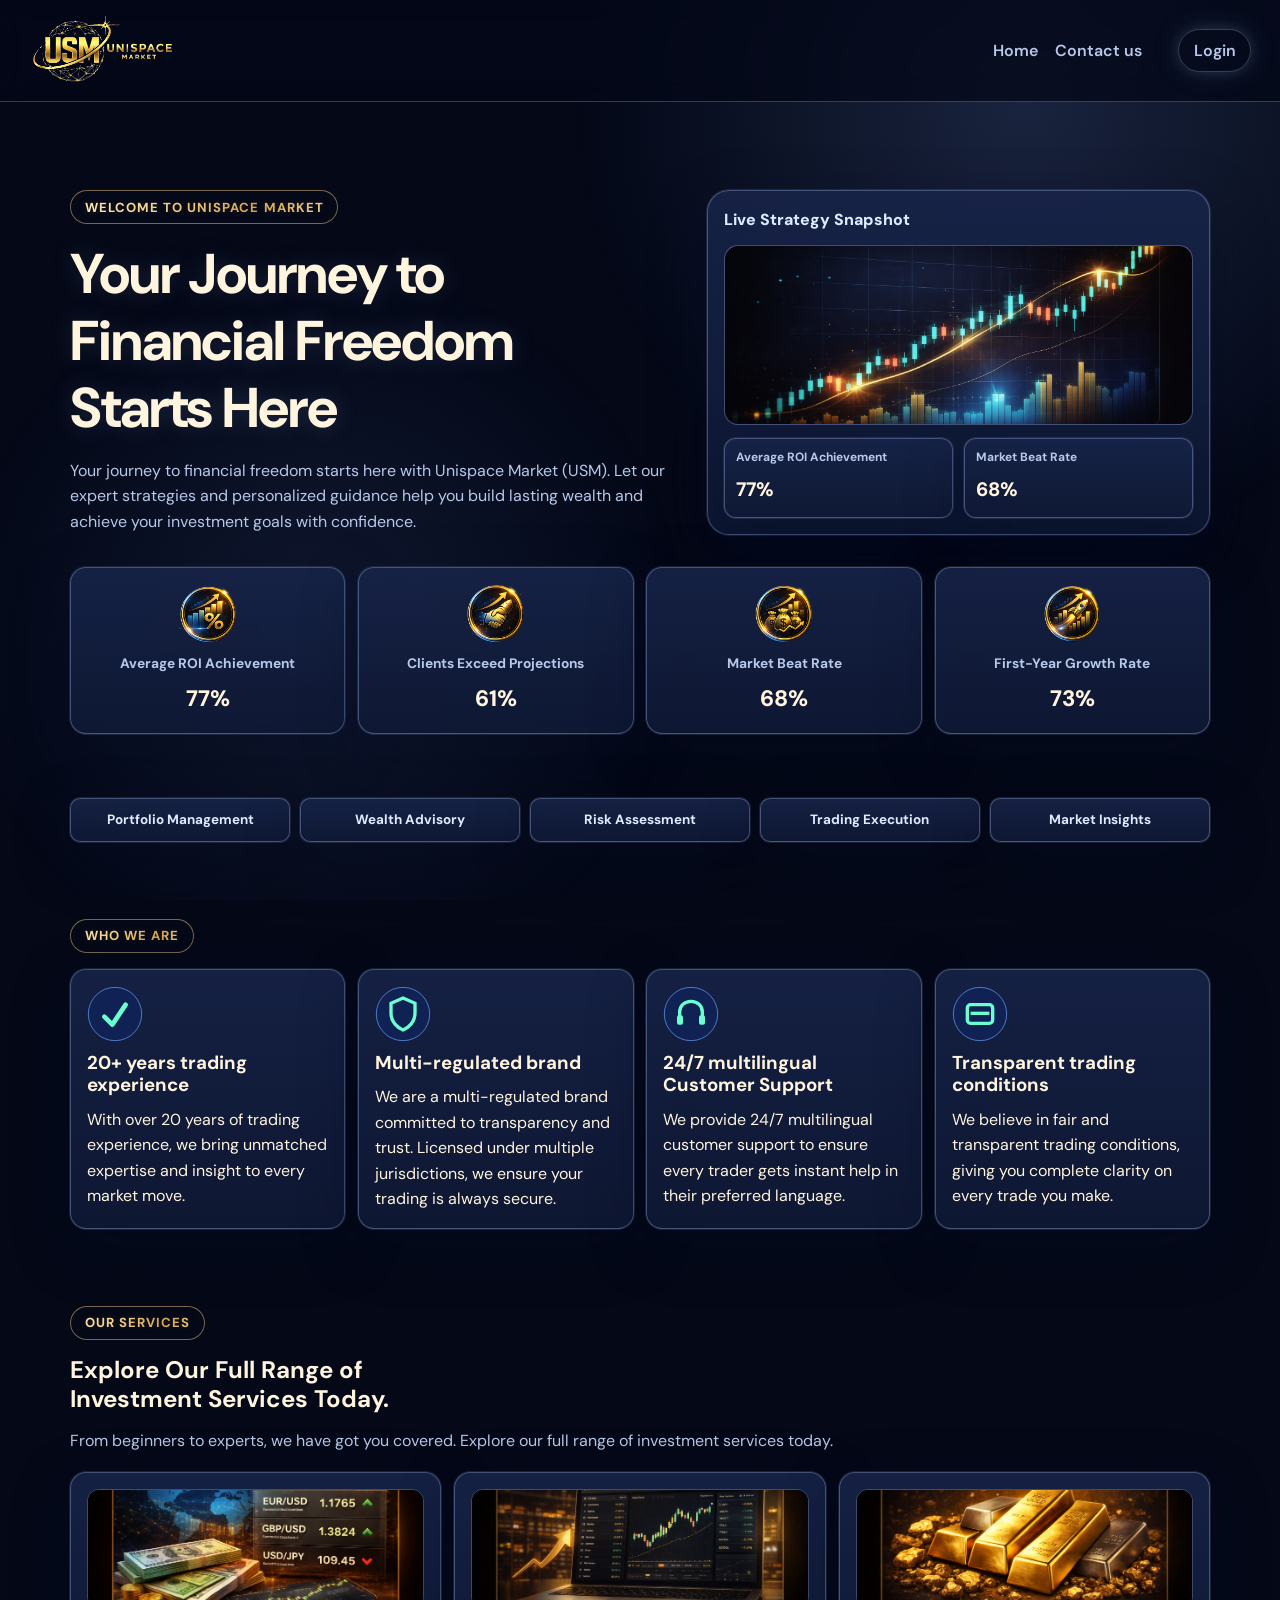
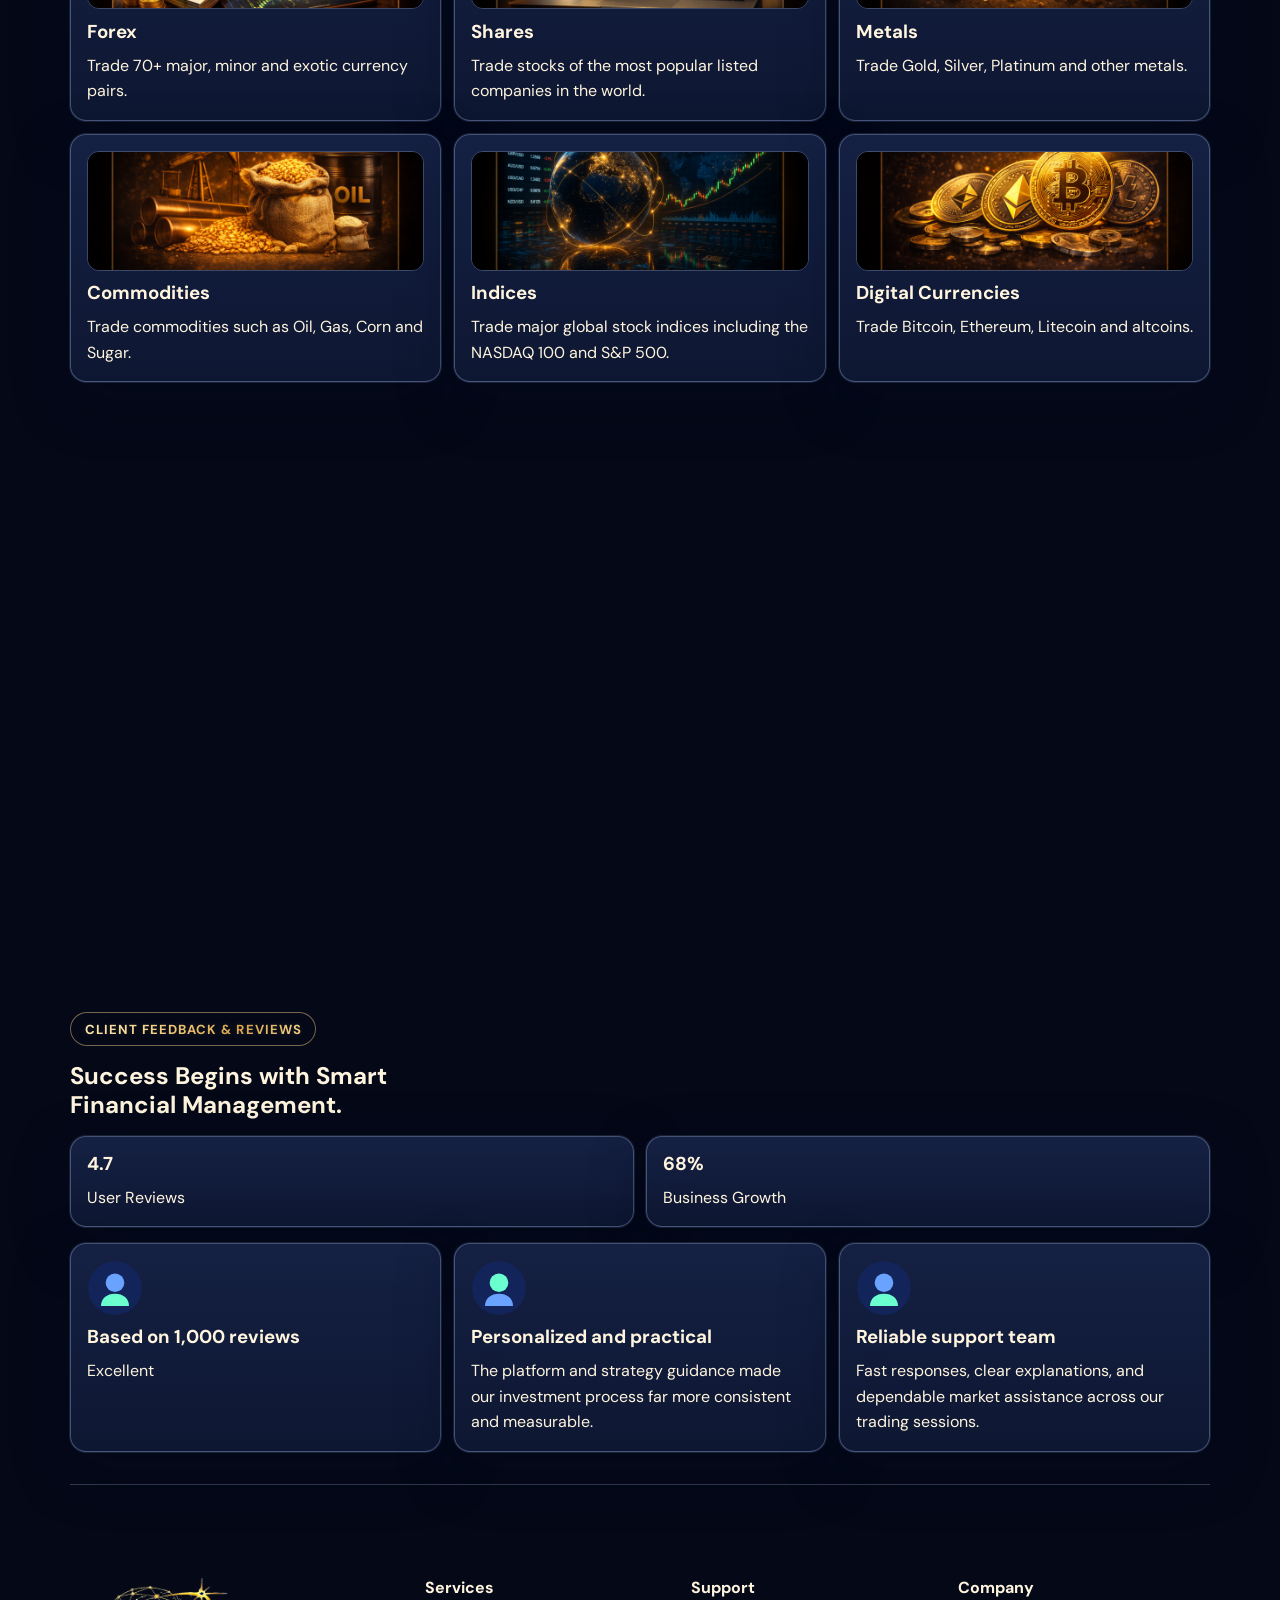
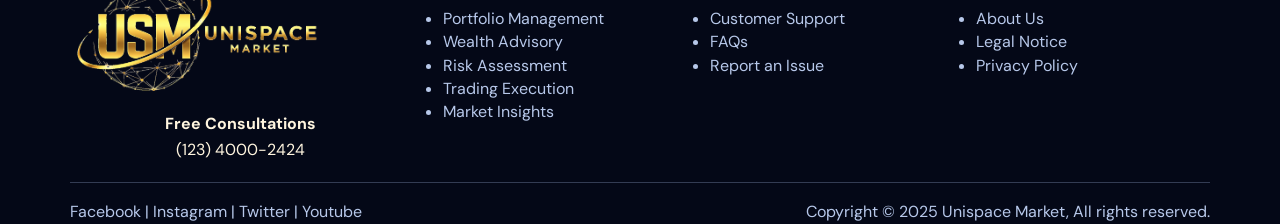
==== commit d9269d8d: "feedback changes" ====
--- a/index.html
+++ b/index.html
@@ -21,13 +21,13 @@
     </a>
     <button class="menu-toggle" aria-label="Toggle menu" aria-expanded="false">Menu</button>
     <nav class="site-nav" aria-label="Main navigation">
-      <a href="#top">Home</a>
-      <a href="#about">Who we are</a>
-      <a href="#services">Our Services</a>
-      <a href="#how-it-works">How it works</a>
-      <a href="#reviews">Reviews</a>
-      <a href="#contact">Contact us</a>
-      <a class="login-btn" href="https://unispacemarket.netlify.app/" target="_blank" rel="noreferrer">Login</a>
+      <div class="nav-links">
+        <a href="#top">Home</a>
+        <a href="#contact">Contact us</a>
+      </div>
+      <div class="nav-cta">
+        <a class="login-btn" href="https://unispacemarket.netlify.app/" target="_blank" rel="noreferrer">Login</a>
+      </div>
     </nav>
   </header>
 
@@ -38,10 +38,6 @@
           <p class="eyebrow">Welcome to Unispace Market</p>
           <h1>Your Journey to Financial Freedom Starts Here</h1>
           <p class="hero-copy">Your journey to financial freedom starts here with Unispace Market (USM). Let our expert strategies and personalized guidance help you build lasting wealth and achieve your investment goals with confidence.</p>
-          <!-- <div class="hero-actions">
-            <a class="btn btn-primary" href="https://unispacemarket.netlify.app/" target="_blank" rel="noreferrer">Get Started</a>
-            <a class="btn btn-secondary" href="#services">View Services</a>
-          </div> -->
         </div>
         <aside class="hero-panel">
           <p class="hero-panel-title">Live Strategy Snapshot</p>
@@ -50,12 +46,10 @@
           </div>
           <div class="hero-panel-stats">
             <article>
-              <!-- <img class="metric-icon metric-icon-compact" src="assets/images/metric-roi.svg" alt="Average ROI icon" /> -->
               <h3>Average ROI Achievement</h3>
               <p>77%</p>
             </article>
             <article>
-              <!-- <img class="metric-icon metric-icon-compact" src="assets/images/metric-market.svg" alt="Market beat rate icon" /> -->
               <h3>Market Beat Rate</h3>
               <p>68%</p>
             </article>
@@ -93,35 +87,6 @@
       <span>Trading Execution</span>
       <span>Market Insights</span>
     </section>
-
-    <!-- <section class="section two-col reveal" id="about">
-      <div>
-        <figure class="about-media image-slot">
-          <img src="assets/images/advisory.png" alt="Professional advisory team" />
-        </figure>
-        <p class="eyebrow">Who we are</p>
-        <h2>Explore Our Full Range of Investment Services Today.</h2>
-        <p>Unispace Market (USM) is a international brokerage providing secure, transparent, and high-speed market access to Forex, CFDs, Stocks, Options, and more-all from a single, powerful trading account. Whether you are an active trader or long-term investor, we offer institutional-grade technology and expert support to help you succeed in today&apos;s markets.</p>
-        <div class="split-list">
-          <ul>
-            <li>Portfolio Management</li>
-            <li>Financial Planning</li>
-            <li>Retirement Solutions</li>
-            <li>Wealth Advisory</li>
-            <li>Risk Assessment</li>
-            <li>Trading Consulting</li>
-            <li>Asset Allocation</li>
-            <li>Market Insights</li>
-          </ul>
-        </div>
-      </div>
-      <aside class="badge-card">
-        <p class="chip">Professional Expert</p>
-        <h3>Join USM and Invest with Confidence.</h3>
-        <p>Join USM and take control of your financial journey. Invest with confidence, backed by experience.</p>
-        <a class="btn btn-secondary" href="https://unispacemarket.netlify.app/" target="_blank" rel="noreferrer">Get Started</a>
-      </aside>
-    </section> -->
     <section class="section reveal" id="about">
       <p class="eyebrow">Who we are</p>
       <div class="grid-4">
@@ -218,50 +183,6 @@
       </div>
     </section>
 
-    <!-- <section class="section two-col reveal">
-      <div>
-        <p class="eyebrow">Why Choose Us</p>
-        <h2>Building Financial Futures with Expertise and Integrity.</h2>
-        <p>Building financial futures with expertise and integrity. Guiding your investments with trusted strategies, and empowering growth every step of the way.</p>
-        <figure class="choose-media image-slot">
-          <img src="assets/images/advisory2.jpg" alt="Professional advisory services" />
-        </figure>
-      </div>
-      <div class="accordion" id="accordion">
-        <details open>
-          <summary>Personalized Investment Strategies</summary>
-          <p>Personalized Investment Strategies are customized financial plans tailored to your individual goals, risk tolerance, and investment horizon. Instead of a one-size-fits-all approach, our experts analyze your unique situation and design strategies that align with your objectives, whether it is wealth growth, retirement planning, or income generation. This ensures that your investments work efficiently toward achieving your financial aspirations.</p>
-        </details>
-        <details>
-          <summary>Advanced Trading Technology</summary>
-          <p>Leverage cutting-edge trading technology for faster, smarter, and more efficient market execution, ensuring you stay ahead in every trade.</p>
-        </details>
-        <details>
-          <summary>Comprehensive Wealth Solutions</summary>
-          <p>Providing complete financial solutions to grow, protect, and manage your wealth with expert guidance and tailored strategies.</p>
-        </details>
-        <details>
-          <summary>Continuous Performance Tracking</summary>
-          <p>Experience uninterrupted performance monitoring to maximize growth and minimize risks.</p>
-        </details>
-      </div>
-    </section> -->
-
-    <!-- <section class="section cta reveal">
-      <h2>Navigate Markets Confidently with Our Proven Strategies.</h2>
-      <p>Trade with confidence using our proven strategies. Turning market opportunities into reliable growth for you.</p>
-      <a class="btn btn-primary" href="https://unispacemarket.netlify.app/" target="_blank" rel="noreferrer">Get Started</a>
-    </section> -->
-
-    <!-- <section class="section reveal">
-      <p class="eyebrow">Live Market</p>
-      <div class="market-widget">
-        <div class="tradingview-widget-container">
-          <div id="tradingview_chart"></div>
-        </div>
-      </div>
-    </section> -->
-
     <section class="section reveal" id="reviews">
       <p class="eyebrow">Client Feedback &amp; Reviews</p>
       <h2>Success Begins with Smart Financial Management.</h2>
@@ -302,9 +223,6 @@
                 <p class="footer-contact"><strong>Free Consultations</strong><br />(123) 4000-2424</p>
 
       </div>
-      <!-- <div>
-        <p><strong>Free Consultations</strong><br />(123) 4000-2424</p>
-      </div> -->
       <div>
         <h4>Services</h4>
         <ul>
@@ -339,8 +257,6 @@
       <p>Copyright © 2025 Unispace Market, All rights reserved.</p>
     </div>
   </footer>
-
-  <!-- <script src="https://s3.tradingview.com/tv.js"></script> -->
   <script src="script.js"></script>
 </body>
 </html>
--- a/styles.css
+++ b/styles.css
@@ -77,7 +77,7 @@
   align-items: center;
   justify-content: space-between;
   gap: 1rem;
-  padding: 1rem 1.2rem;
+  padding: 1rem 1.8rem;
   background: rgba(4, 8, 23, 0.74);
   backdrop-filter: blur(14px);
   border-bottom: 1px solid var(--line);
@@ -89,6 +89,7 @@
   font-family: "DM Sans", sans-serif;
   font-weight: 700;
   letter-spacing: 0.02em;
+  flex: 0 0 25%;
 }
 .brand img {
   width: 145px;
@@ -108,8 +109,21 @@
 .site-nav {
   display: flex;
   align-items: center;
-  gap: 1rem;
-  flex-wrap: wrap;
+  justify-content: flex-end;
+  gap: 36px;
+  margin-left: auto;
+}
+
+.site-nav .nav-links {
+  display: flex;
+  align-items: center;
+  justify-content: flex-end;
+  gap: 1.1rem;
+}
+
+.site-nav .nav-cta {
+  display: flex;
+  justify-content: flex-end;
 }
 
 .site-nav a {
@@ -123,6 +137,8 @@
 }
 
 .login-btn {
+  display: inline-flex;
+  align-items: center;
   border: 1px solid var(--line);
   padding: 0.5rem 0.9rem;
   border-radius: 999px;
@@ -137,8 +153,12 @@
 
 .eyebrow {
   display: inline-block;
-  color: #d8e5ff;
-  border: 1px solid var(--line);
+  color: #f3cf82;
+  background-image: linear-gradient(120deg, #fff1bf 0%, #f3cf82 38%, #d7a44a 68%, #f6dc9d 100%);
+  -webkit-background-clip: text;
+  background-clip: text;
+  -webkit-text-fill-color: transparent;
+  border: 1px solid rgba(242, 208, 139, 0.48);
   border-radius: 999px;
   padding: 0.34rem 0.85rem;
   margin-bottom: 1rem;
@@ -146,7 +166,8 @@
   font-size: 0.82rem;
   text-transform: uppercase;
   letter-spacing: 0.08em;
-  background: rgba(162, 182, 221, 0.14);
+  background-color: rgba(242, 208, 139, 0.12);
+  text-shadow: 0 0 10px rgba(243, 207, 130, 0.16);
 }
 
 .hero {
@@ -500,12 +521,16 @@
 
 @media (max-width: 980px) {
   .site-header {
-    padding: 0.85rem 1rem;
+    padding: 0.85rem 1.5rem;
   }
 
   .brand img {
     width: clamp(90px, 22.5vw, 125px);
     max-width: 100%;
+  }
+
+  .brand {
+    flex: 0 0 auto;
   }
 
   .menu-toggle {
@@ -519,11 +544,25 @@
     top: 4rem;
     flex-direction: column;
     align-items: stretch;
+    gap: 0.7rem;
     padding: 0.8rem;
     border-radius: 14px;
     border: 1px solid var(--line);
     background: rgba(5, 11, 30, 0.96);
     min-width: min(260px, calc(100vw - 2rem));
+  }
+
+  .site-nav .nav-links,
+  .site-nav .nav-cta {
+    flex: 0 0 auto;
+    width: 100%;
+    justify-content: flex-start;
+  }
+
+  .site-nav .nav-links {
+    flex-direction: column;
+    align-items: stretch;
+    gap: 0.6rem;
   }
 
   .site-nav.open {
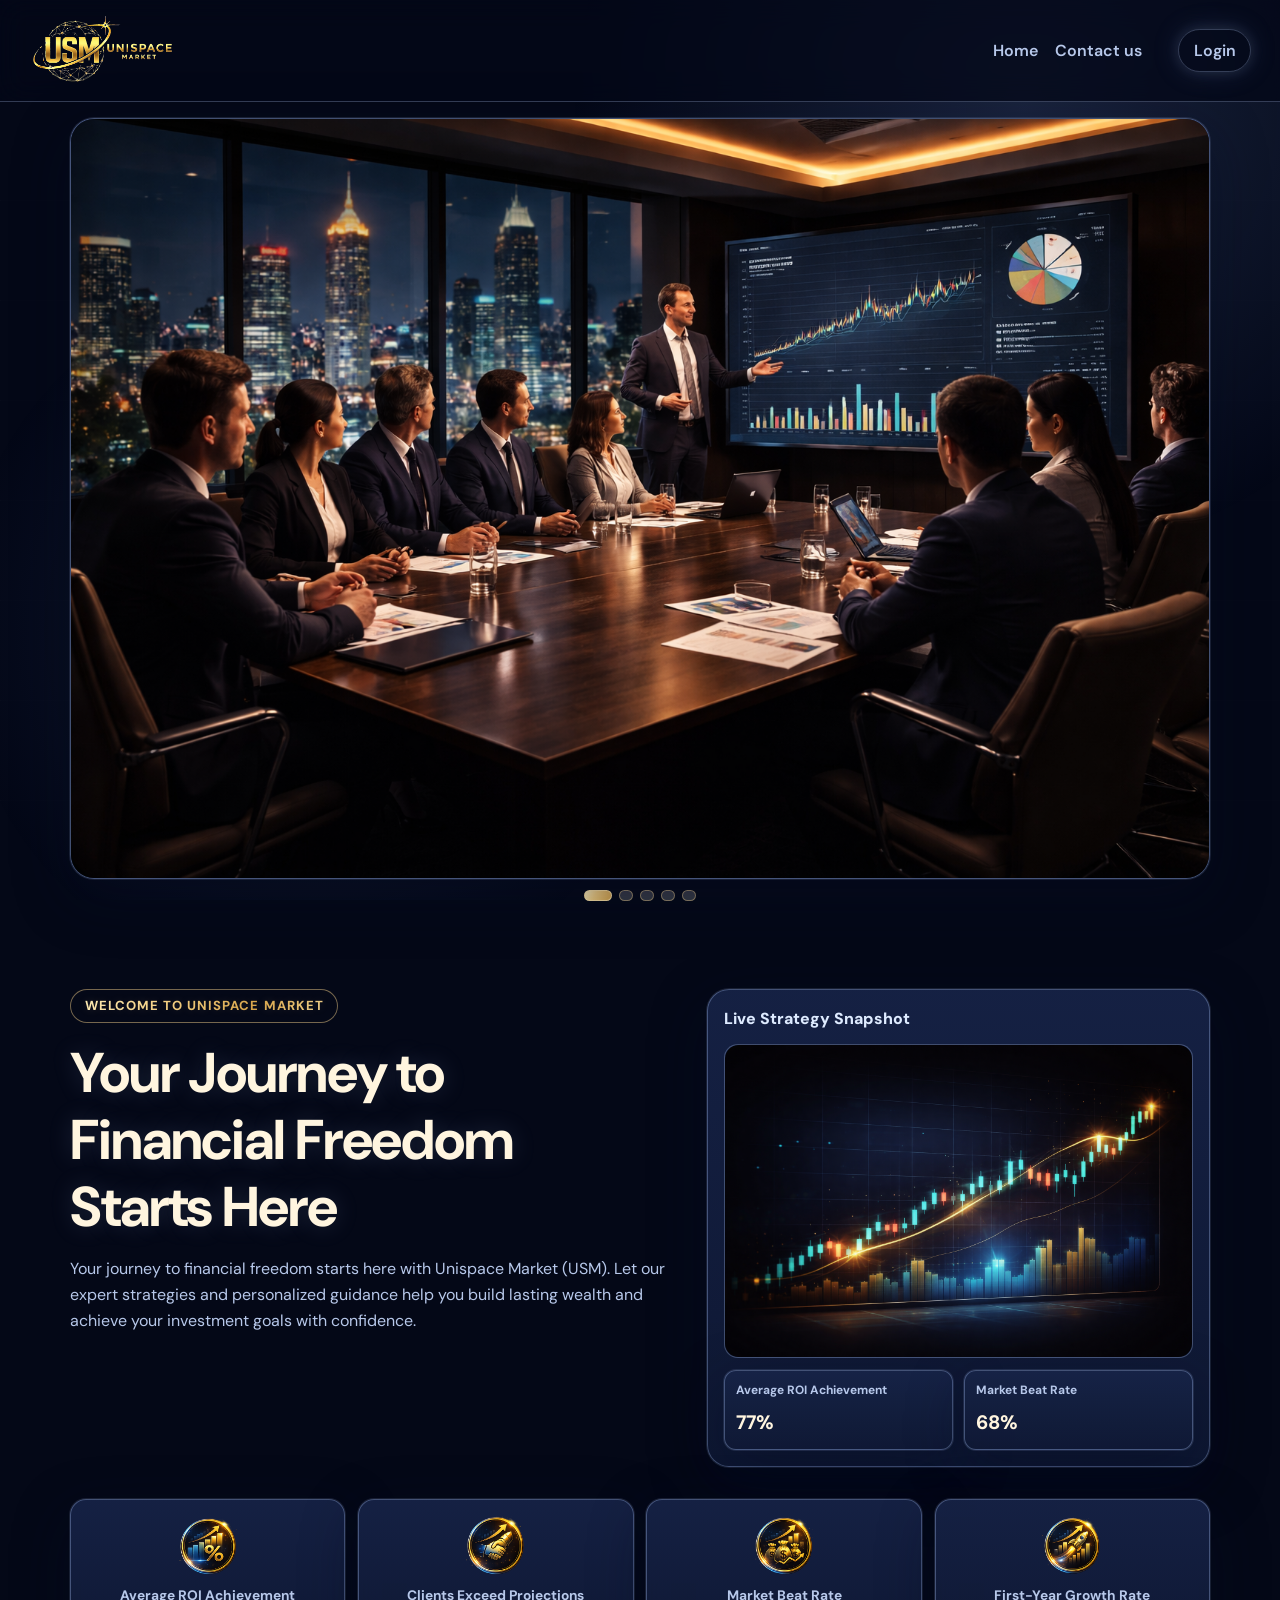
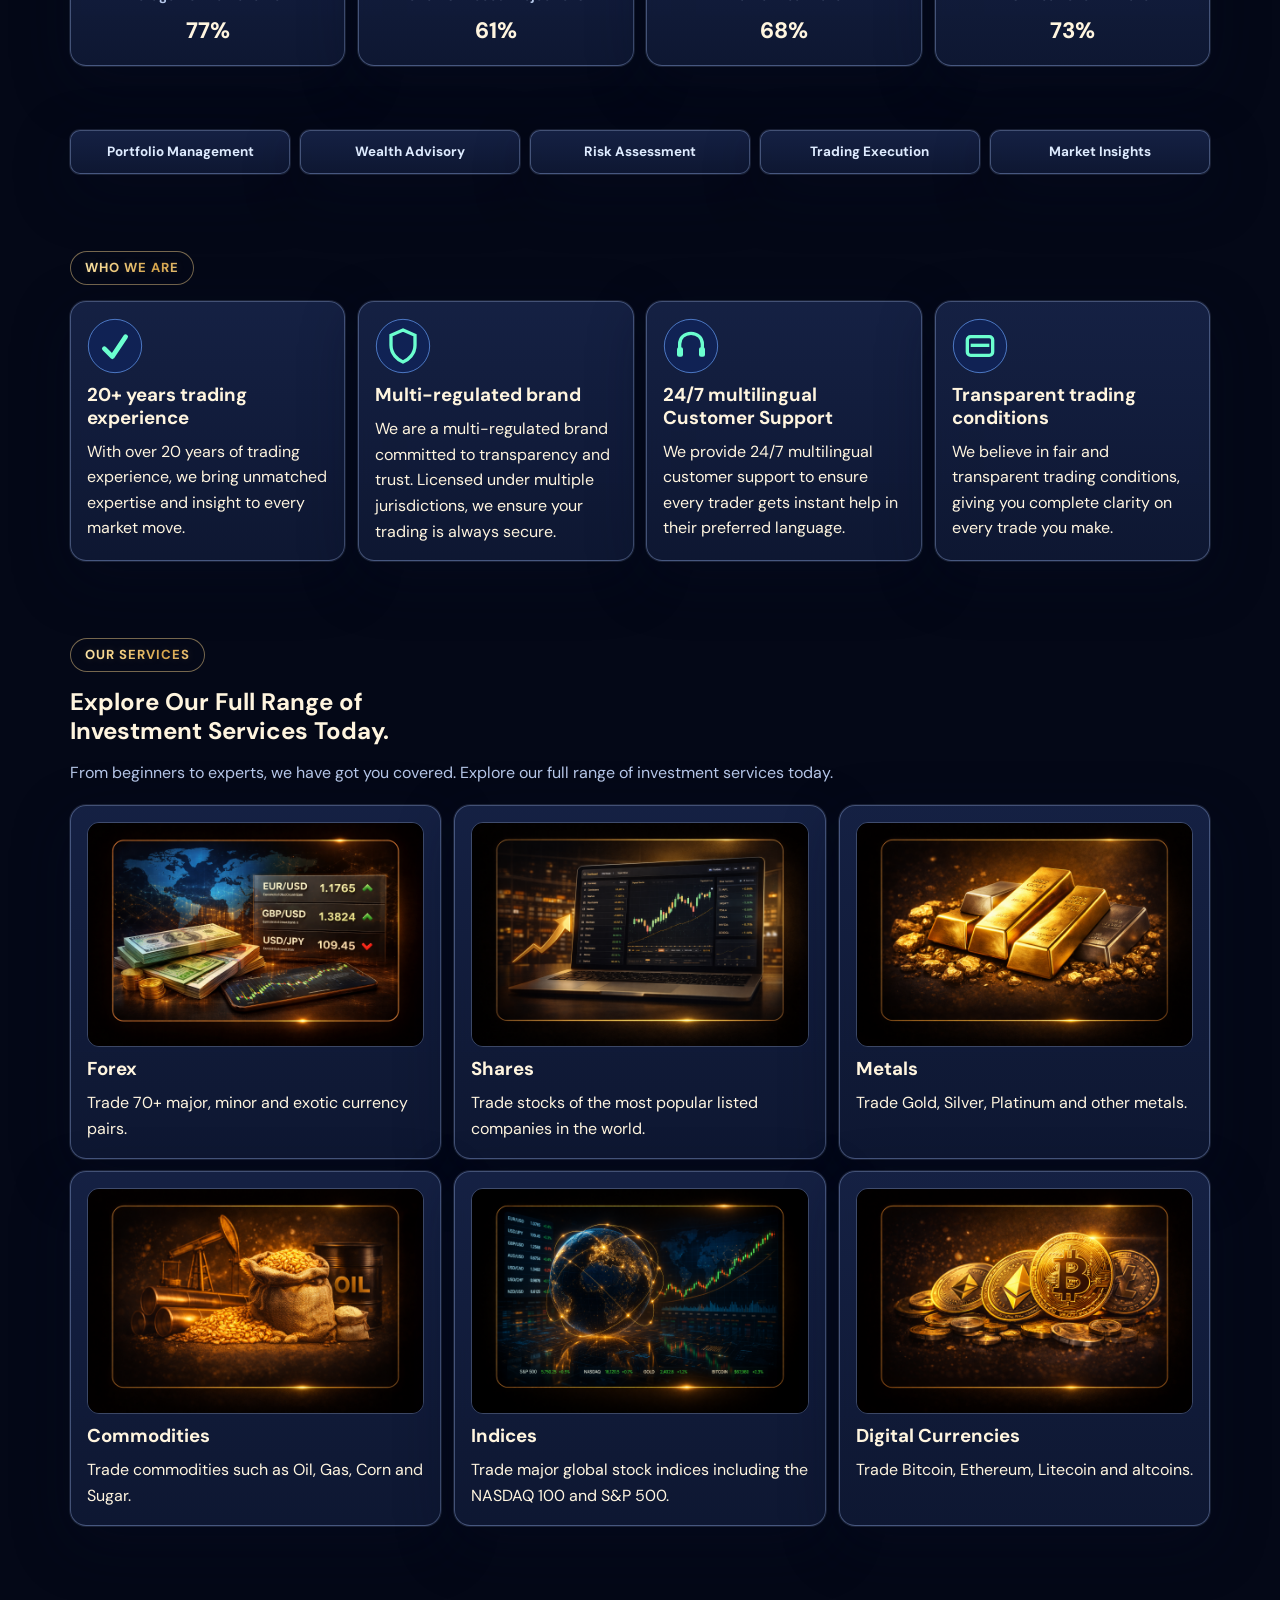
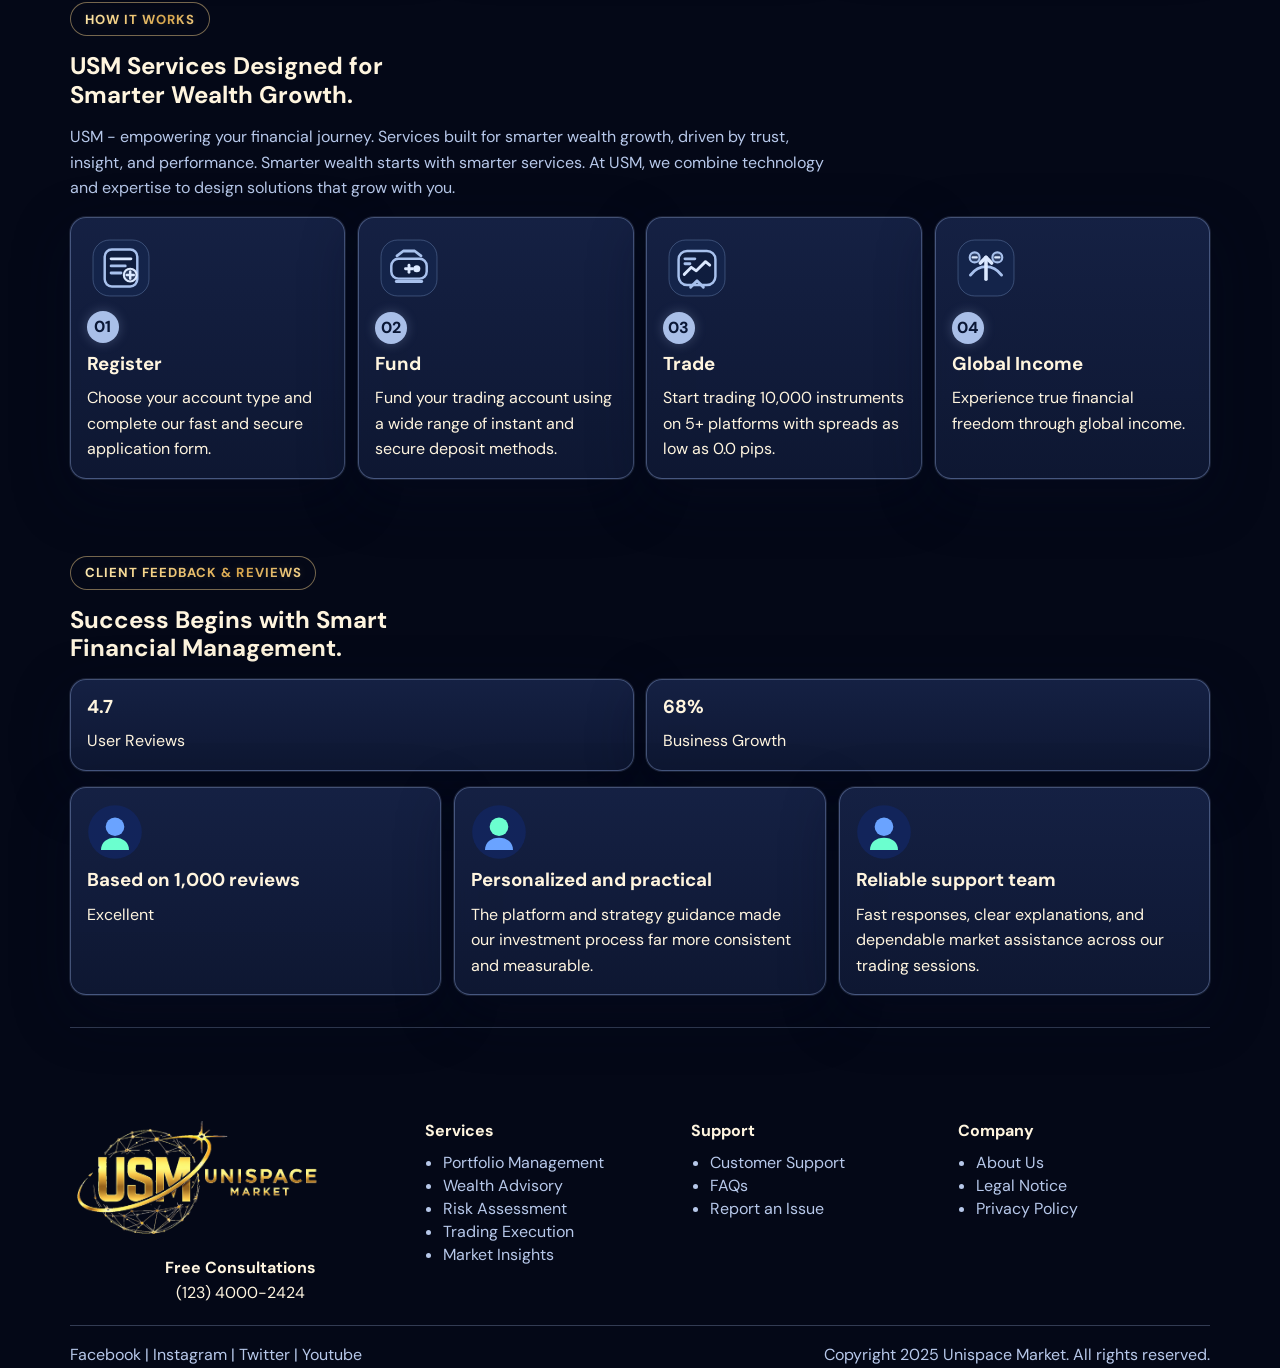
==== commit dfdf1749: "first release latest changes" ====
--- a/index.html
+++ b/index.html
@@ -3,7 +3,7 @@
 <head>
   <meta charset="UTF-8" />
   <meta name="viewport" content="width=device-width, initial-scale=1.0" />
-  <title>Unispace Market </title>
+  <title>Unispace Market</title>
   <meta name="description" content="Your journey to financial freedom starts here with Unispace Market (USM)." />
   <link rel="icon" type="image/png" href="assets/images/usm_logo1.png" />
   <link rel="preconnect" href="https://fonts.googleapis.com" />
@@ -19,8 +19,8 @@
     <a class="brand" href="#top">
       <img src="assets/images/usm_final.png" alt="Unispace Market logo" />
     </a>
-    <button class="menu-toggle" aria-label="Toggle menu" aria-expanded="false">Menu</button>
-    <nav class="site-nav" aria-label="Main navigation">
+    <button class="menu-toggle" type="button" aria-label="Open main menu" aria-expanded="false" aria-controls="site-nav">Menu</button>
+    <nav class="site-nav" id="site-nav" aria-label="Main navigation">
       <div class="nav-links">
         <a href="#top">Home</a>
         <a href="#contact">Contact us</a>
@@ -30,6 +30,33 @@
       </div>
     </nav>
   </header>
+
+  <section class="banner-carousel" aria-label="Featured highlights">
+    <div class="carousel-viewport" id="banner-carousel" aria-live="polite">
+      <div class="carousel-slide is-active" data-slide="0" id="banner-slide-1" role="tabpanel" aria-labelledby="banner-tab-1" aria-hidden="false">
+        <img src="assets/images/banner1.png" alt="Investment opportunities banner" />
+      </div>
+      <div class="carousel-slide" data-slide="1" id="banner-slide-2" role="tabpanel" aria-labelledby="banner-tab-2" aria-hidden="true">
+        <img src="assets/images/banner2.png" alt="Market strategy banner" />
+      </div>
+      <div class="carousel-slide" data-slide="2" id="banner-slide-3" role="tabpanel" aria-labelledby="banner-tab-3" aria-hidden="true">
+        <img src="assets/images/banner3.png" alt="Portfolio growth banner" />
+      </div>
+      <div class="carousel-slide" data-slide="3" id="banner-slide-4" role="tabpanel" aria-labelledby="banner-tab-4" aria-hidden="true">
+        <img src="assets/images/banner4.png" alt="Global trading banner" />
+      </div>
+      <div class="carousel-slide" data-slide="4" id="banner-slide-5" role="tabpanel" aria-labelledby="banner-tab-5" aria-hidden="true">
+        <img src="assets/images/banner5.png" alt="Advanced market analysis banner" />
+      </div>
+    </div>
+    <div class="carousel-dots" role="tablist" aria-label="Banner slides">
+      <button class="carousel-dot is-active" type="button" role="tab" data-target="0" aria-label="Go to slide 1" aria-selected="true" aria-controls="banner-slide-1" id="banner-tab-1"></button>
+      <button class="carousel-dot" type="button" role="tab" data-target="1" aria-label="Go to slide 2" aria-selected="false" aria-controls="banner-slide-2" id="banner-tab-2" tabindex="-1"></button>
+      <button class="carousel-dot" type="button" role="tab" data-target="2" aria-label="Go to slide 3" aria-selected="false" aria-controls="banner-slide-3" id="banner-tab-3" tabindex="-1"></button>
+      <button class="carousel-dot" type="button" role="tab" data-target="3" aria-label="Go to slide 4" aria-selected="false" aria-controls="banner-slide-4" id="banner-tab-4" tabindex="-1"></button>
+      <button class="carousel-dot" type="button" role="tab" data-target="4" aria-label="Go to slide 5" aria-selected="false" aria-controls="banner-slide-5" id="banner-tab-5" tabindex="-1"></button>
+    </div>
+  </section>
 
   <main>
     <section class="hero section reveal">
@@ -254,7 +281,7 @@
     </div>
     <div class="footer-bottom">
       <p>Facebook | Instagram | Twitter | Youtube</p>
-      <p>Copyright © 2025 Unispace Market, All rights reserved.</p>
+      <p>Copyright 2025 Unispace Market. All rights reserved.</p>
     </div>
   </footer>
   <script src="script.js"></script>
--- a/styles.css
+++ b/styles.css
@@ -21,6 +21,12 @@
 
 html {
   scroll-behavior: smooth;
+}
+
+a:focus-visible,
+button:focus-visible {
+  outline: 3px solid #f3cf82;
+  outline-offset: 3px;
 }
 
 .section[id],
@@ -104,6 +110,7 @@
   color: var(--text);
   border-radius: 10px;
   padding: 0.45rem 0.8rem;
+  cursor: pointer;
 }
 
 .site-nav {
@@ -134,6 +141,81 @@
 
 .site-nav a:hover {
   color: var(--text);
+}
+
+.site-nav a:focus-visible {
+  color: var(--text);
+}
+
+.banner-carousel {
+  width: min(1140px, calc(100% - 2.4rem));
+  margin: 1rem auto 0;
+  position: relative;
+}
+
+.carousel-viewport {
+  position: relative;
+  display: grid;
+  width: 100%;
+  border-radius: 24px;
+  overflow: hidden;
+  border: 1px solid var(--panel-border);
+  background:
+    linear-gradient(180deg, rgba(20, 31, 64, 0.88), rgba(13, 21, 45, 0.92)),
+    rgba(4, 8, 23, 0.92);
+  box-shadow: var(--panel-shadow);
+}
+
+.carousel-slide {
+  grid-area: 1 / 1;
+  visibility: hidden;
+  opacity: 0;
+  transform: translateX(48px);
+  transition: opacity 700ms ease, transform 700ms ease;
+  pointer-events: none;
+}
+
+.carousel-slide.is-active {
+  visibility: visible;
+  opacity: 1;
+  transform: translateX(0);
+  z-index: 2;
+}
+
+.carousel-slide.is-exiting {
+  visibility: visible;
+  opacity: 0;
+  transform: translateX(-48px);
+  z-index: 1;
+}
+
+.carousel-slide img {
+  width: 100%;
+  height: auto;
+  object-position: center;
+}
+
+.carousel-dots {
+  margin-top: 0.7rem;
+  display: flex;
+  justify-content: center;
+  gap: 0.45rem;
+}
+
+.carousel-dot {
+  width: 11px;
+  height: 11px;
+  border-radius: 999px;
+  border: 1px solid rgba(242, 208, 139, 0.5);
+  background: rgba(255, 255, 255, 0.2);
+  cursor: pointer;
+  transition: width 280ms ease, background-color 280ms ease, border-color 280ms ease;
+}
+
+.carousel-dot.is-active {
+  width: 28px;
+  background: linear-gradient(120deg, #fff1bf 0%, #f3cf82 40%, #d7a44a 100%);
+  border-color: rgba(255, 229, 169, 0.85);
 }
 
 .login-btn {
@@ -212,7 +294,7 @@
 }
 
 .hero-panel-chart {
-  height: 180px;
+  height: auto;
   border-radius: 14px;
   border: 1px solid rgba(158, 182, 227, 0.34);
   background:
@@ -224,8 +306,7 @@
 }
 .hero-panel-chart img {
   width: 100%;
-  height: 100%;
-  object-fit: cover;
+  height: auto;
   border-radius: 14px;
   opacity: 1;
   mix-blend-mode: normal;
@@ -379,8 +460,7 @@
 
 .service-thumb {
   width: 100%;
-  height: 120px;
-  object-fit: cover;
+  height: auto;
   border-radius: 12px;
   border: 1px solid rgba(184, 199, 230, 0.26);
   margin-bottom: 0.7rem;
@@ -391,6 +471,14 @@
 .grid-4 article:hover,
 .testimonials article:hover {
   transform: translateY(-4px);
+  border-color: rgba(210, 224, 250, 0.46);
+  box-shadow: 0 0 0 1px rgba(210, 224, 250, 0.16), 0 16px 36px rgba(3, 10, 27, 0.42);
+}
+
+.offer-grid article:focus-within,
+.steps article:focus-within,
+.grid-4 article:focus-within,
+.testimonials article:focus-within {
   border-color: rgba(210, 224, 250, 0.46);
   box-shadow: 0 0 0 1px rgba(210, 224, 250, 0.16), 0 16px 36px rgba(3, 10, 27, 0.42);
 }
@@ -517,6 +605,25 @@
 .reveal.is-visible {
   opacity: 1;
   transform: translateY(0);
+}
+
+@media (prefers-reduced-motion: reduce) {
+  html {
+    scroll-behavior: auto;
+  }
+
+  *,
+  *::before,
+  *::after {
+    animation-duration: 0.01ms !important;
+    animation-iteration-count: 1 !important;
+    transition-duration: 0.01ms !important;
+  }
+
+  .reveal {
+    opacity: 1;
+    transform: none;
+  }
 }
 
 @media (max-width: 980px) {
@@ -603,6 +710,15 @@
     width: min(1140px, calc(100% - 1.4rem));
   }
 
+  .banner-carousel {
+    width: min(1140px, calc(100% - 1.4rem));
+    margin-top: 0.7rem;
+  }
+
+  .carousel-viewport {
+    border-radius: 18px;
+  }
+
   .hero h1 {
     max-width: 100%;
   }
@@ -610,4 +726,4 @@
   .logo-strip {
     grid-template-columns: 1fr;
   }
-}+}
